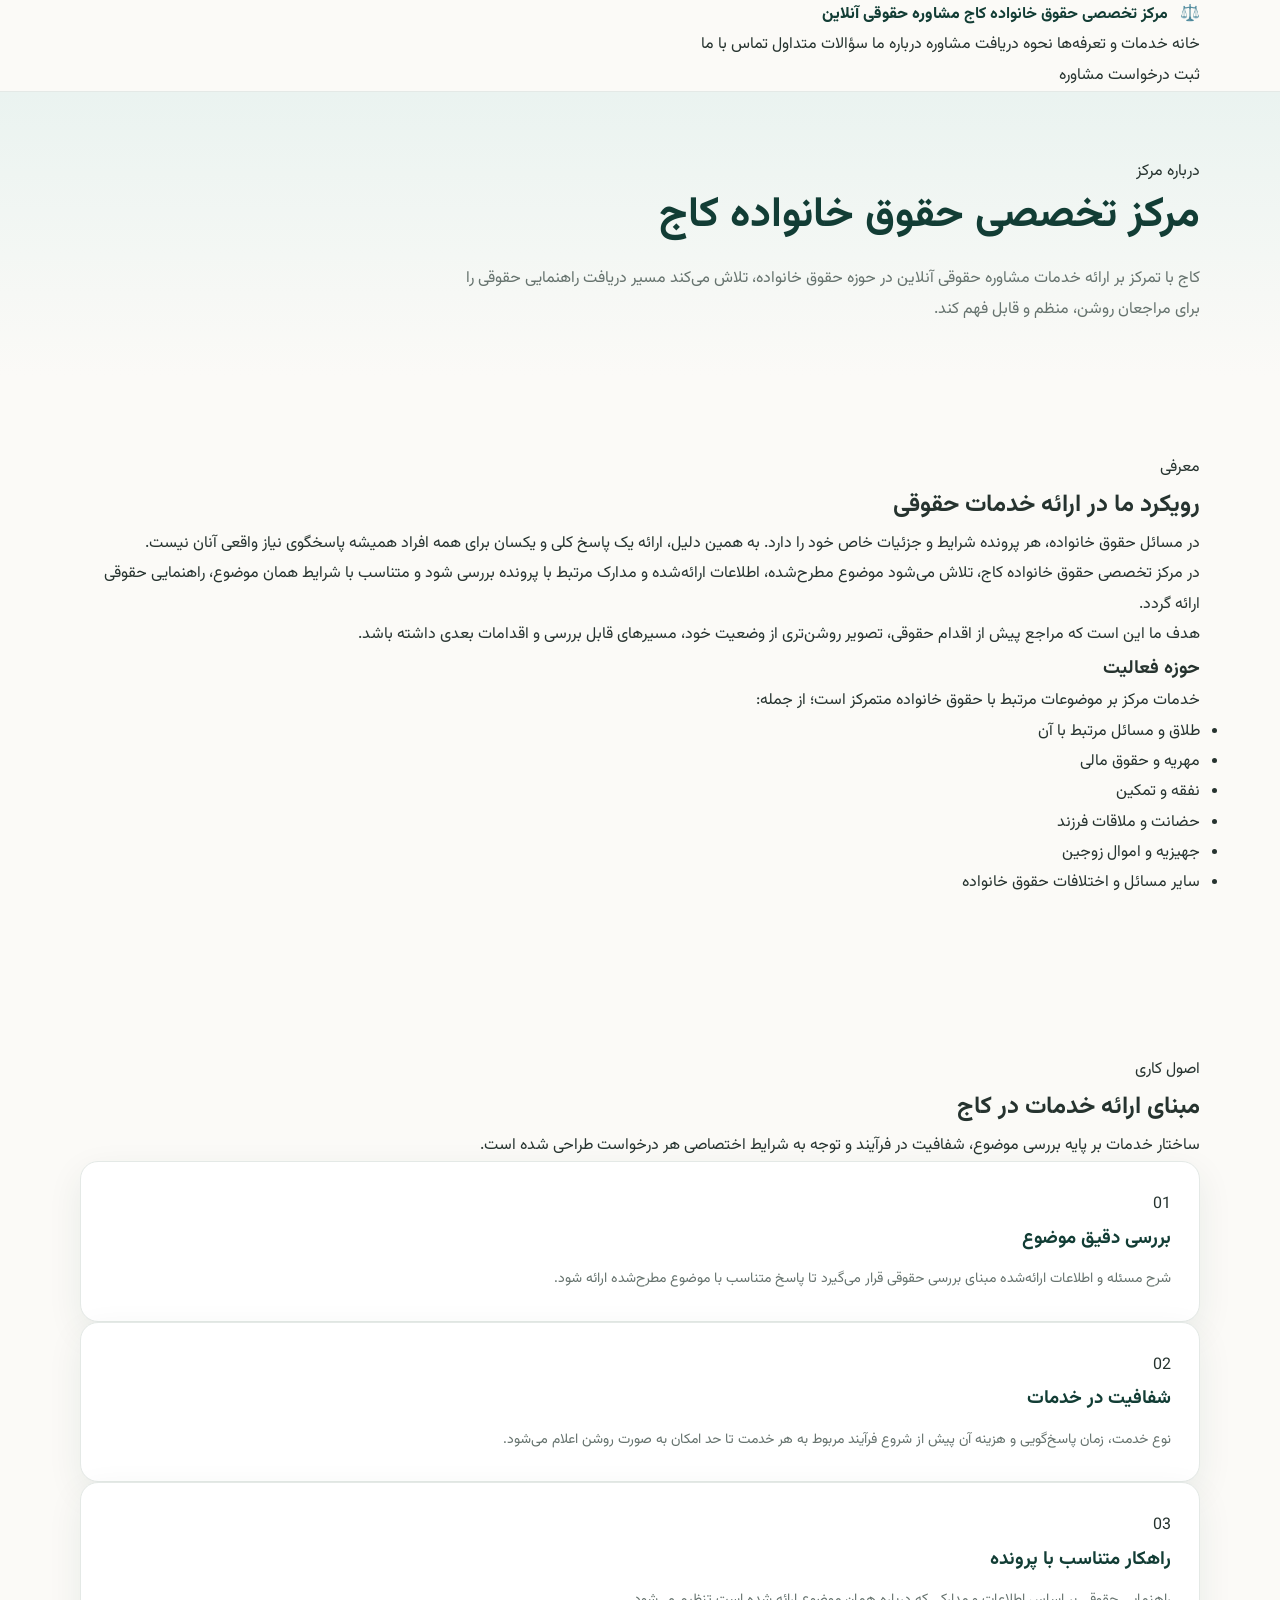
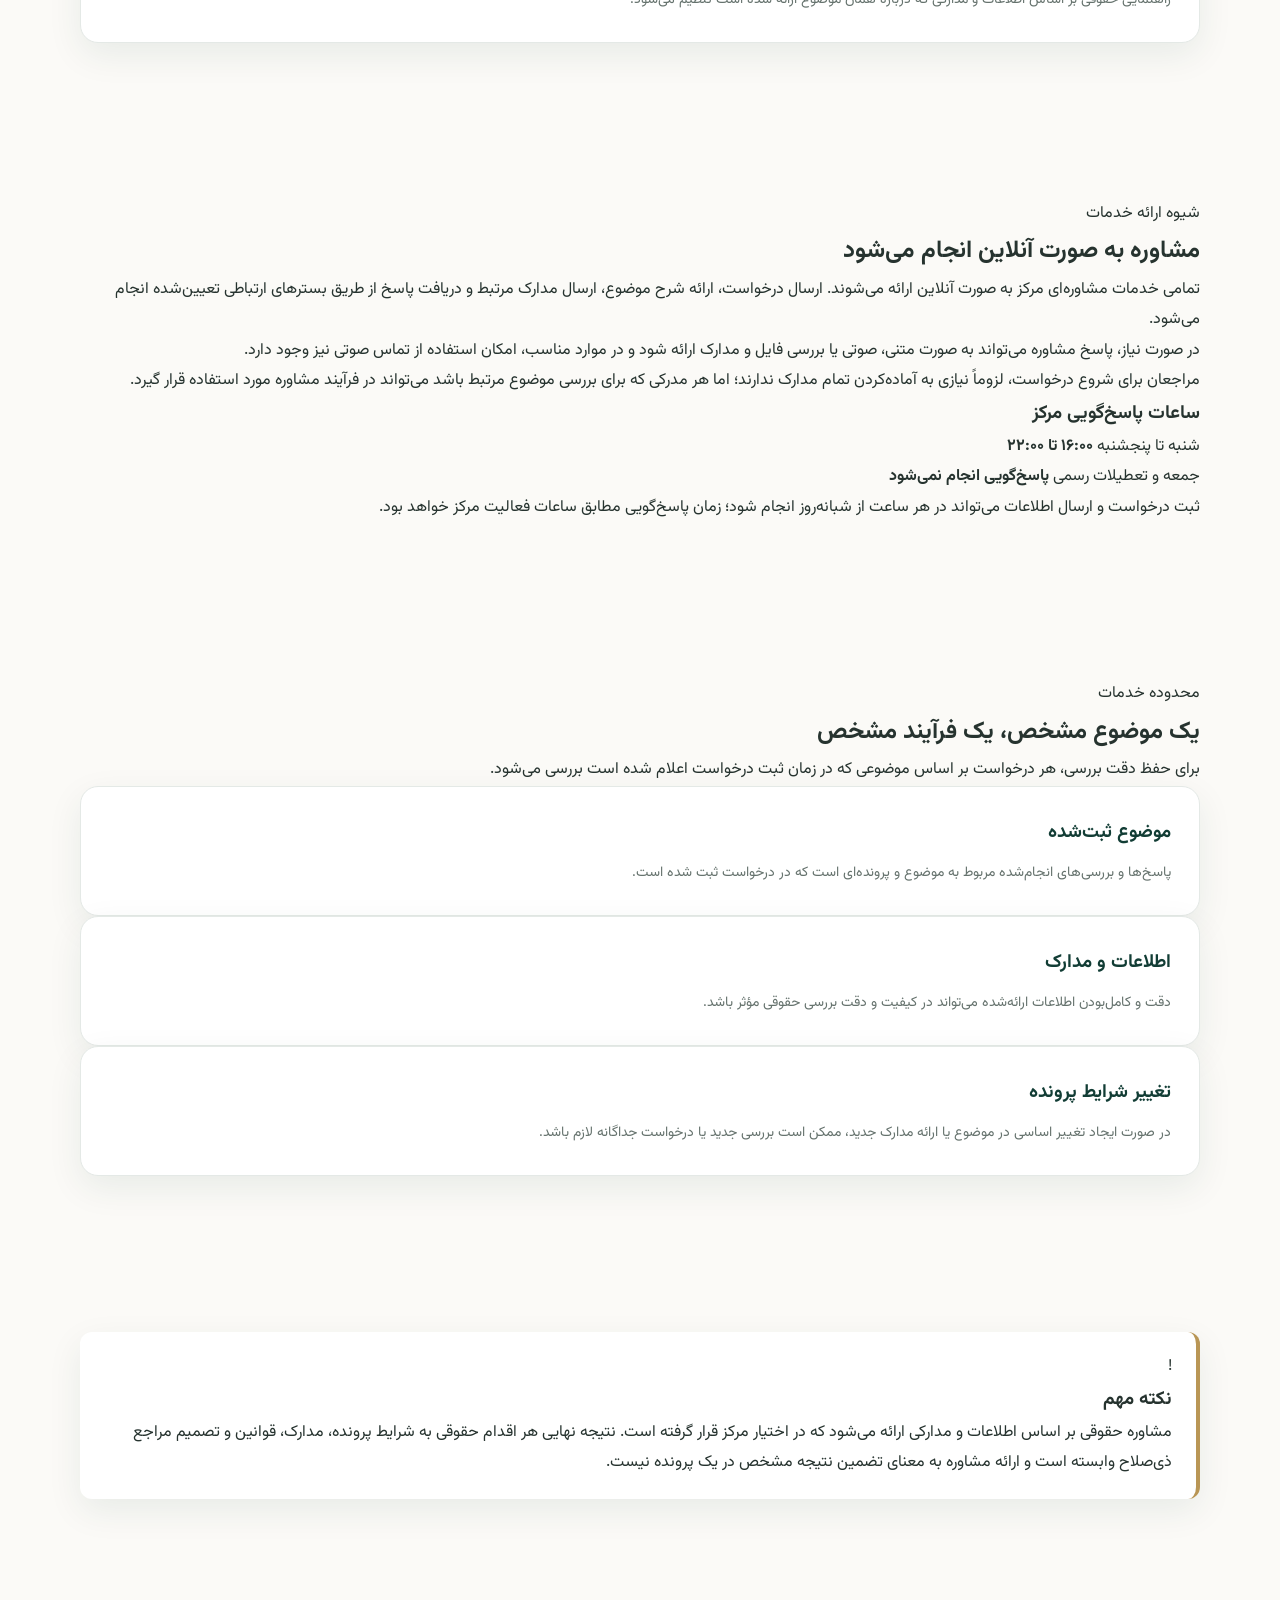
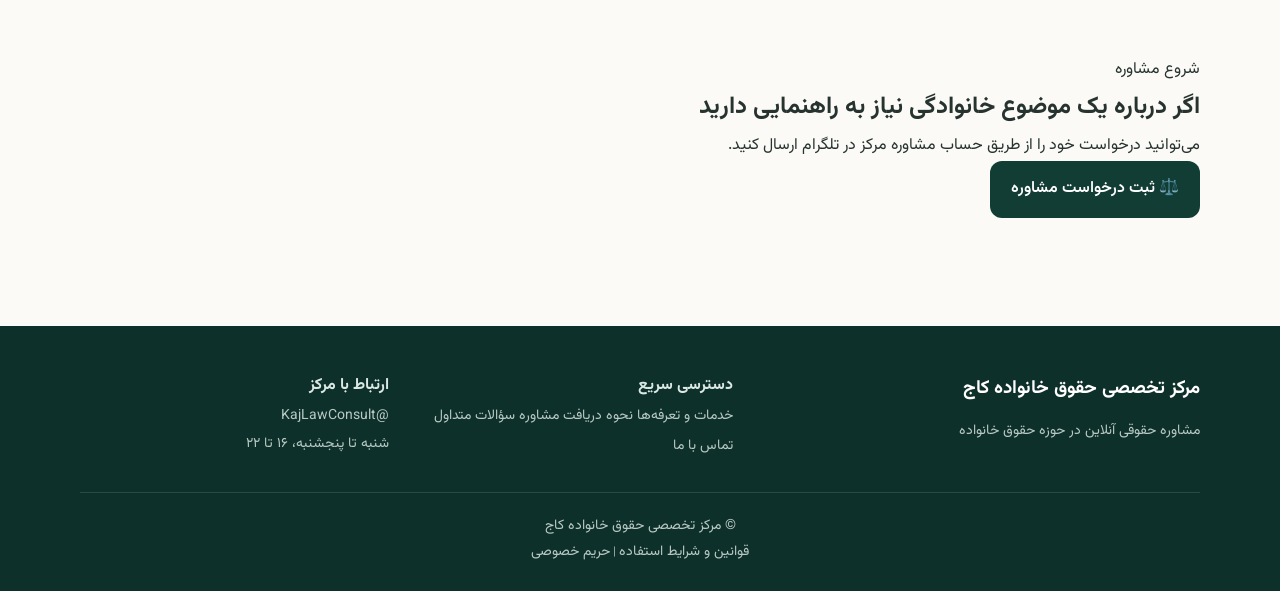
==== about.html @ 9560dc0c "Create about.html" ====
<!DOCTYPE html>
<html lang="fa" dir="rtl">
<head>
  <meta charset="UTF-8">
  <meta name="viewport" content="width=device-width, initial-scale=1.0">

  <title>درباره ما | مرکز تخصصی حقوق خانواده کاج</title>
  <meta name="description" content="درباره مرکز تخصصی حقوق خانواده کاج و شیوه ارائه خدمات مشاوره حقوقی آنلاین در حوزه حقوق خانواده.">

  <link rel="stylesheet" href="style.css">
</head>

<body>

<header class="site-header">
  <div class="container nav-wrap">

    <a href="index.html" class="brand">
      <div class="brand-mark">⚖️</div>
      <div>
        <strong>مرکز تخصصی حقوق خانواده کاج</strong>
        <span>مشاوره حقوقی آنلاین</span>
      </div>
    </a>

    <nav class="main-nav">
      <a href="index.html">خانه</a>
      <a href="services.html">خدمات و تعرفه‌ها</a>
      <a href="process.html">نحوه دریافت مشاوره</a>
      <a href="about.html" class="active">درباره ما</a>
      <a href="faq.html">سؤالات متداول</a>
      <a href="contact.html">تماس با ما</a>
    </nav>

    <a href="https://t.me/KajLawConsult" class="nav-button">
      ثبت درخواست مشاوره
    </a>

  </div>
</header>


<main>

  <!-- Hero -->
  <section class="page-hero">
    <div class="container">

      <span class="eyebrow">درباره مرکز</span>

      <h1>مرکز تخصصی حقوق خانواده کاج</h1>

      <p>
        کاج با تمرکز بر ارائه خدمات مشاوره حقوقی آنلاین در حوزه حقوق خانواده،
        تلاش می‌کند مسیر دریافت راهنمایی حقوقی را برای مراجعان روشن،
        منظم و قابل فهم کند.
      </p>

    </div>
  </section>


  <!-- Introduction -->
  <section class="section">
    <div class="container two-col">

      <div>
        <span class="eyebrow">معرفی</span>

        <h2>رویکرد ما در ارائه خدمات حقوقی</h2>

        <p>
          در مسائل حقوق خانواده، هر پرونده شرایط و جزئیات خاص خود را دارد.
          به همین دلیل، ارائه یک پاسخ کلی و یکسان برای همه افراد همیشه
          پاسخگوی نیاز واقعی آنان نیست.
        </p>

        <p>
          در مرکز تخصصی حقوق خانواده کاج، تلاش می‌شود موضوع مطرح‌شده،
          اطلاعات ارائه‌شده و مدارک مرتبط با پرونده بررسی شود و متناسب
          با شرایط همان موضوع، راهنمایی حقوقی ارائه گردد.
        </p>

        <p>
          هدف ما این است که مراجع پیش از اقدام حقوقی، تصویر روشن‌تری از
          وضعیت خود، مسیرهای قابل بررسی و اقدامات بعدی داشته باشد.
        </p>
      </div>

      <div class="info-card">
        <h3>حوزه فعالیت</h3>

        <p>
          خدمات مرکز بر موضوعات مرتبط با حقوق خانواده متمرکز است؛
          از جمله:
        </p>

        <ul class="feature-list">
          <li>طلاق و مسائل مرتبط با آن</li>
          <li>مهریه و حقوق مالی</li>
          <li>نفقه و تمکین</li>
          <li>حضانت و ملاقات فرزند</li>
          <li>جهیزیه و اموال زوجین</li>
          <li>سایر مسائل و اختلافات حقوق خانواده</li>
        </ul>
      </div>

    </div>
  </section>


  <!-- Values -->
  <section class="section section-soft">
    <div class="container">

      <div class="section-heading">
        <span class="eyebrow">اصول کاری</span>
        <h2>مبنای ارائه خدمات در کاج</h2>
        <p>
          ساختار خدمات بر پایه بررسی موضوع، شفافیت در فرآیند و توجه به
          شرایط اختصاصی هر درخواست طراحی شده است.
        </p>
      </div>

      <div class="cards-3">

        <div class="card">
          <div class="card-icon">01</div>
          <h3>بررسی دقیق موضوع</h3>
          <p>
            شرح مسئله و اطلاعات ارائه‌شده مبنای بررسی حقوقی قرار می‌گیرد
            تا پاسخ متناسب با موضوع مطرح‌شده ارائه شود.
          </p>
        </div>

        <div class="card">
          <div class="card-icon">02</div>
          <h3>شفافیت در خدمات</h3>
          <p>
            نوع خدمت، زمان پاسخ‌گویی و هزینه آن پیش از شروع فرآیند مربوط
            به هر خدمت تا حد امکان به صورت روشن اعلام می‌شود.
          </p>
        </div>

        <div class="card">
          <div class="card-icon">03</div>
          <h3>راهکار متناسب با پرونده</h3>
          <p>
            راهنمایی حقوقی بر اساس اطلاعات و مدارکی که درباره همان موضوع
            ارائه شده است تنظیم می‌شود.
          </p>
        </div>

      </div>

    </div>
  </section>


  <!-- How we work -->
  <section class="section">
    <div class="container">

      <div class="section-heading">
        <span class="eyebrow">شیوه ارائه خدمات</span>
        <h2>مشاوره به صورت آنلاین انجام می‌شود</h2>
      </div>

      <div class="two-col">

        <div>
          <p>
            تمامی خدمات مشاوره‌ای مرکز به صورت آنلاین ارائه می‌شوند.
            ارسال درخواست، ارائه شرح موضوع، ارسال مدارک مرتبط و دریافت
            پاسخ از طریق بسترهای ارتباطی تعیین‌شده انجام می‌شود.
          </p>

          <p>
            در صورت نیاز، پاسخ مشاوره می‌تواند به صورت متنی، صوتی یا
            بررسی فایل و مدارک ارائه شود و در موارد مناسب، امکان
            استفاده از تماس صوتی نیز وجود دارد.
          </p>

          <p>
            مراجعان برای شروع درخواست، لزوماً نیازی به آماده‌کردن تمام
            مدارک ندارند؛ اما هر مدرکی که برای بررسی موضوع مرتبط باشد
            می‌تواند در فرآیند مشاوره مورد استفاده قرار گیرد.
          </p>
        </div>

        <div class="info-card">

          <h3>ساعات پاسخ‌گویی مرکز</h3>

          <div class="info-row">
            <span>شنبه تا پنجشنبه</span>
            <strong>۱۶:۰۰ تا ۲۲:۰۰</strong>
          </div>

          <div class="info-row">
            <span>جمعه و تعطیلات رسمی</span>
            <strong>پاسخ‌گویی انجام نمی‌شود</strong>
          </div>

          <p class="small-note">
            ثبت درخواست و ارسال اطلاعات می‌تواند در هر ساعت از شبانه‌روز
            انجام شود؛ زمان پاسخ‌گویی مطابق ساعات فعالیت مرکز خواهد بود.
          </p>

        </div>

      </div>

    </div>
  </section>


  <!-- Scope -->
  <section class="section section-soft">
    <div class="container">

      <div class="section-heading">
        <span class="eyebrow">محدوده خدمات</span>
        <h2>یک موضوع مشخص، یک فرآیند مشخص</h2>
        <p>
          برای حفظ دقت بررسی، هر درخواست بر اساس موضوعی که در زمان ثبت
          درخواست اعلام شده است بررسی می‌شود.
        </p>
      </div>

      <div class="cards-3">

        <div class="card">
          <h3>موضوع ثبت‌شده</h3>
          <p>
            پاسخ‌ها و بررسی‌های انجام‌شده مربوط به موضوع و پرونده‌ای است
            که در درخواست ثبت شده است.
          </p>
        </div>

        <div class="card">
          <h3>اطلاعات و مدارک</h3>
          <p>
            دقت و کامل‌بودن اطلاعات ارائه‌شده می‌تواند در کیفیت و دقت
            بررسی حقوقی مؤثر باشد.
          </p>
        </div>

        <div class="card">
          <h3>تغییر شرایط پرونده</h3>
          <p>
            در صورت ایجاد تغییر اساسی در موضوع یا ارائه مدارک جدید،
            ممکن است بررسی جدید یا درخواست جداگانه لازم باشد.
          </p>
        </div>

      </div>

    </div>
  </section>


  <!-- Important note -->
  <section class="section">
    <div class="container">

      <div class="notice">
        <div class="notice-icon">!</div>

        <div>
          <h3>نکته مهم</h3>

          <p>
            مشاوره حقوقی بر اساس اطلاعات و مدارکی ارائه می‌شود که در
            اختیار مرکز قرار گرفته است. نتیجه نهایی هر اقدام حقوقی
            به شرایط پرونده، مدارک، قوانین و تصمیم مراجع ذی‌صلاح
            وابسته است و ارائه مشاوره به معنای تضمین نتیجه مشخص
            در یک پرونده نیست.
          </p>
        </div>
      </div>

    </div>
  </section>


  <!-- CTA -->
  <section class="section cta-section">
    <div class="container cta-box">

      <div>
        <span class="eyebrow">شروع مشاوره</span>

        <h2>اگر درباره یک موضوع خانوادگی نیاز به راهنمایی دارید</h2>

        <p>
          می‌توانید درخواست خود را از طریق حساب مشاوره مرکز در تلگرام
          ارسال کنید.
        </p>
      </div>

      <a href="https://t.me/KajLawConsult" class="btn btn-primary">
        ⚖️ ثبت درخواست مشاوره
      </a>

    </div>
  </section>

</main>


<footer class="site-footer">
  <div class="container footer-grid">

    <div>
      <h3>مرکز تخصصی حقوق خانواده کاج</h3>
      <p>
        مشاوره حقوقی آنلاین در حوزه حقوق خانواده
      </p>
    </div>

    <div>
      <h4>دسترسی سریع</h4>
      <a href="services.html">خدمات و تعرفه‌ها</a>
      <a href="process.html">نحوه دریافت مشاوره</a>
      <a href="faq.html">سؤالات متداول</a>
      <a href="contact.html">تماس با ما</a>
    </div>

    <div>
      <h4>ارتباط با مرکز</h4>
      <a href="https://t.me/KajLawConsult">
        @KajLawConsult
      </a>
      <p>شنبه تا پنجشنبه، ۱۶ تا ۲۲</p>
    </div>

  </div>

  <div class="container footer-bottom">
    <p>
      © مرکز تخصصی حقوق خانواده کاج
    </p>

    <div>
      <a href="terms.html">قوانین و شرایط استفاده</a>
      <span> | </span>
      <a href="privacy.html">حریم خصوصی</a>
    </div>
  </div>
</footer>

</body>
</html>
---- style.css ----
@import url('https://fonts.googleapis.com/css2?family=Vazirmatn:wght@300;400;500;600;700;800&display=swap');

:root{
  --green:#123d35;
  --green-2:#1b574b;
  --green-3:#eaf3f0;
  --gold:#b99655;
  --cream:#fbfaf7;
  --white:#ffffff;
  --text:#26332f;
  --muted:#66736e;
  --border:#e4e9e6;
  --shadow:0 12px 35px rgba(18,61,53,.08);
  --radius:18px;
}

*{
  box-sizing:border-box;
  margin:0;
  padding:0;
}

html{
  scroll-behavior:smooth;
}

body{
  font-family:'Vazirmatn',sans-serif;
  direction:rtl;
  background:var(--cream);
  color:var(--text);
  line-height:1.9;
}

a{
  color:inherit;
  text-decoration:none;
}

.container{
  width:min(1120px,92%);
  margin:auto;
}

header{
  position:sticky;
  top:0;
  z-index:100;
  background:rgba(251,250,247,.95);
  backdrop-filter:blur(12px);
  border-bottom:1px solid var(--border);
}

.nav{
  min-height:76px;
  display:flex;
  align-items:center;
  justify-content:space-between;
  gap:25px;
}

.brand{
  display:flex;
  align-items:center;
  gap:12px;
  font-weight:800;
  color:var(--green);
}

.logo{
  width:46px;
  height:46px;
  border-radius:14px;
  background:var(--green);
  color:#fff;
  display:grid;
  place-items:center;
  font-size:22px;
  box-shadow:var(--shadow);
}

.nav-links{
  display:flex;
  align-items:center;
  gap:22px;
  font-size:14px;
  color:#45524e;
}

.nav-links a:hover{
  color:var(--green);
}

.btn{
  display:inline-flex;
  align-items:center;
  justify-content:center;
  gap:8px;
  padding:12px 20px;
  border-radius:12px;
  font-weight:600;
  border:1px solid transparent;
  transition:.2s;
  cursor:pointer;
}

.btn-primary{
  background:var(--green);
  color:#fff;
}

.btn-primary:hover{
  background:var(--green-2);
  transform:translateY(-1px);
}

.btn-outline{
  border-color:var(--green);
  color:var(--green);
  background:#fff;
}

.btn-outline:hover{
  background:var(--green-3);
}

.hero{
  padding:85px 0 70px;
  background:
    radial-gradient(circle at 10% 20%,rgba(185,150,85,.10),transparent 28%),
    radial-gradient(circle at 90% 10%,rgba(27,87,75,.10),transparent 30%);
}

.hero-grid{
  display:grid;
  grid-template-columns:1.15fr .85fr;
  gap:55px;
  align-items:center;
}

.badge{
  display:inline-block;
  padding:7px 13px;
  border-radius:50px;
  background:var(--green-3);
  color:var(--green);
  font-size:13px;
  font-weight:600;
  margin-bottom:18px;
}

h1{
  font-size:clamp(32px,5vw,54px);
  line-height:1.35;
  color:var(--green);
  margin-bottom:20px;
}

.hero p{
  color:var(--muted);
  font-size:17px;
  max-width:700px;
}

.actions{
  display:flex;
  flex-wrap:wrap;
  gap:12px;
  margin-top:28px;
}

.hero-card{
  background:#fff;
  border:1px solid var(--border);
  border-radius:28px;
  padding:38px;
  box-shadow:var(--shadow);
  position:relative;
  overflow:hidden;
}

.hero-symbol{
  width:110px;
  height:110px;
  margin:0 auto 25px;
  border-radius:50%;
  background:var(--green-3);
  color:var(--green);
  display:grid;
  place-items:center;
  font-size:48px;
  border:1px solid #d5e5df;
}

.hero-card h3{
  color:var(--green);
  text-align:center;
  margin-bottom:10px;
}

.hero-card p{
  text-align:center;
  font-size:14px;
}

section{
  padding:78px 0;
}

.section-head{
  max-width:720px;
  margin:0 auto 42px;
  text-align:center;
}

.section-head h2{
  color:var(--green);
  font-size:32px;
  margin-bottom:12px;
}

.section-head p{
  color:var(--muted);
}

.grid-3{
  display:grid;
  grid-template-columns:repeat(3,1fr);
  gap:20px;
}

.grid-2{
  display:grid;
  grid-template-columns:repeat(2,1fr);
  gap:22px;
}

.card{
  background:#fff;
  border:1px solid var(--border);
  border-radius:var(--radius);
  padding:28px;
  box-shadow:var(--shadow);
}

.card h3{
  color:var(--green);
  margin-bottom:10px;
}

.card p{
  color:var(--muted);
  font-size:14px;
}

.service-price{
  color:var(--gold);
  font-size:22px;
  font-weight:800;
  margin:18px 0;
}

.service-meta{
  display:flex;
  gap:8px;
  flex-wrap:wrap;
  margin:12px 0;
}

.tag{
  background:var(--green-3);
  color:var(--green);
  padding:5px 10px;
  border-radius:20px;
  font-size:12px;
}

.list{
  list-style:none;
  margin-top:16px;
}

.list li{
  margin:9px 0;
  padding-right:20px;
  position:relative;
  color:var(--muted);
  font-size:14px;
}

.list li::before{
  content:"✓";
  position:absolute;
  right:0;
  color:var(--gold);
  font-weight:800;
}

.steps{
  display:grid;
  grid-template-columns:repeat(3,1fr);
  gap:20px;
}

.step{
  background:#fff;
  border:1px solid var(--border);
  border-radius:var(--radius);
  padding:25px;
  position:relative;
}

.step-number{
  width:38px;
  height:38px;
  display:grid;
  place-items:center;
  background:var(--green);
  color:#fff;
  border-radius:50%;
  margin-bottom:15px;
  font-weight:700;
}

.info-box{
  background:var(--green-3);
  border:1px solid #d5e5df;
  border-radius:var(--radius);
  padding:25px;
}

.notice{
  border-right:4px solid var(--gold);
  background:#fff;
  padding:20px 24px;
  border-radius:12px;
  box-shadow:var(--shadow);
}

.page-hero{
  padding:65px 0 50px;
  background:linear-gradient(180deg,var(--green-3),var(--cream));
}

.page-hero h1{
  font-size:42px;
}

.page-hero p{
  color:var(--muted);
  max-width:750px;
}

.faq-item{
  background:#fff;
  border:1px solid var(--border);
  border-radius:15px;
  padding:22px;
  margin-bottom:14px;
}

.faq-item h3{
  color:var(--green);
  font-size:16px;
  margin-bottom:8px;
}

.faq-item p{
  color:var(--muted);
  font-size:14px;
}

.contact-card{
  text-align:center;
  padding:45px 25px;
}

footer{
  background:#0e302a;
  color:#dce8e4;
  padding:45px 0 25px;
  margin-top:30px;
}

.footer-grid{
  display:grid;
  grid-template-columns:1.4fr 1fr 1fr;
  gap:35px;
}

footer h3{
  color:#fff;
  margin-bottom:12px;
}

footer p,
footer a{
  color:#b9c9c4;
  font-size:14px;
}

footer a:hover{
  color:#fff;
}

.footer-bottom{
  border-top:1px solid rgba(255,255,255,.12);
  margin-top:30px;
  padding-top:20px;
  text-align:center;
  color:#9fb1ab;
  font-size:12px;
}

@media(max-width:850px){
  .nav-links{
    display:none;
  }

  .hero-grid,
  .grid-3,
  .grid-2,
  .steps,
  .footer-grid{
    grid-template-columns:1fr;
  }

  .hero{
    padding-top:55px;
  }

  .hero-card{
    padding:28px;
  }

  section{
    padding:55px 0;
  }

  .page-hero h1{
    font-size:34px;
  }
}
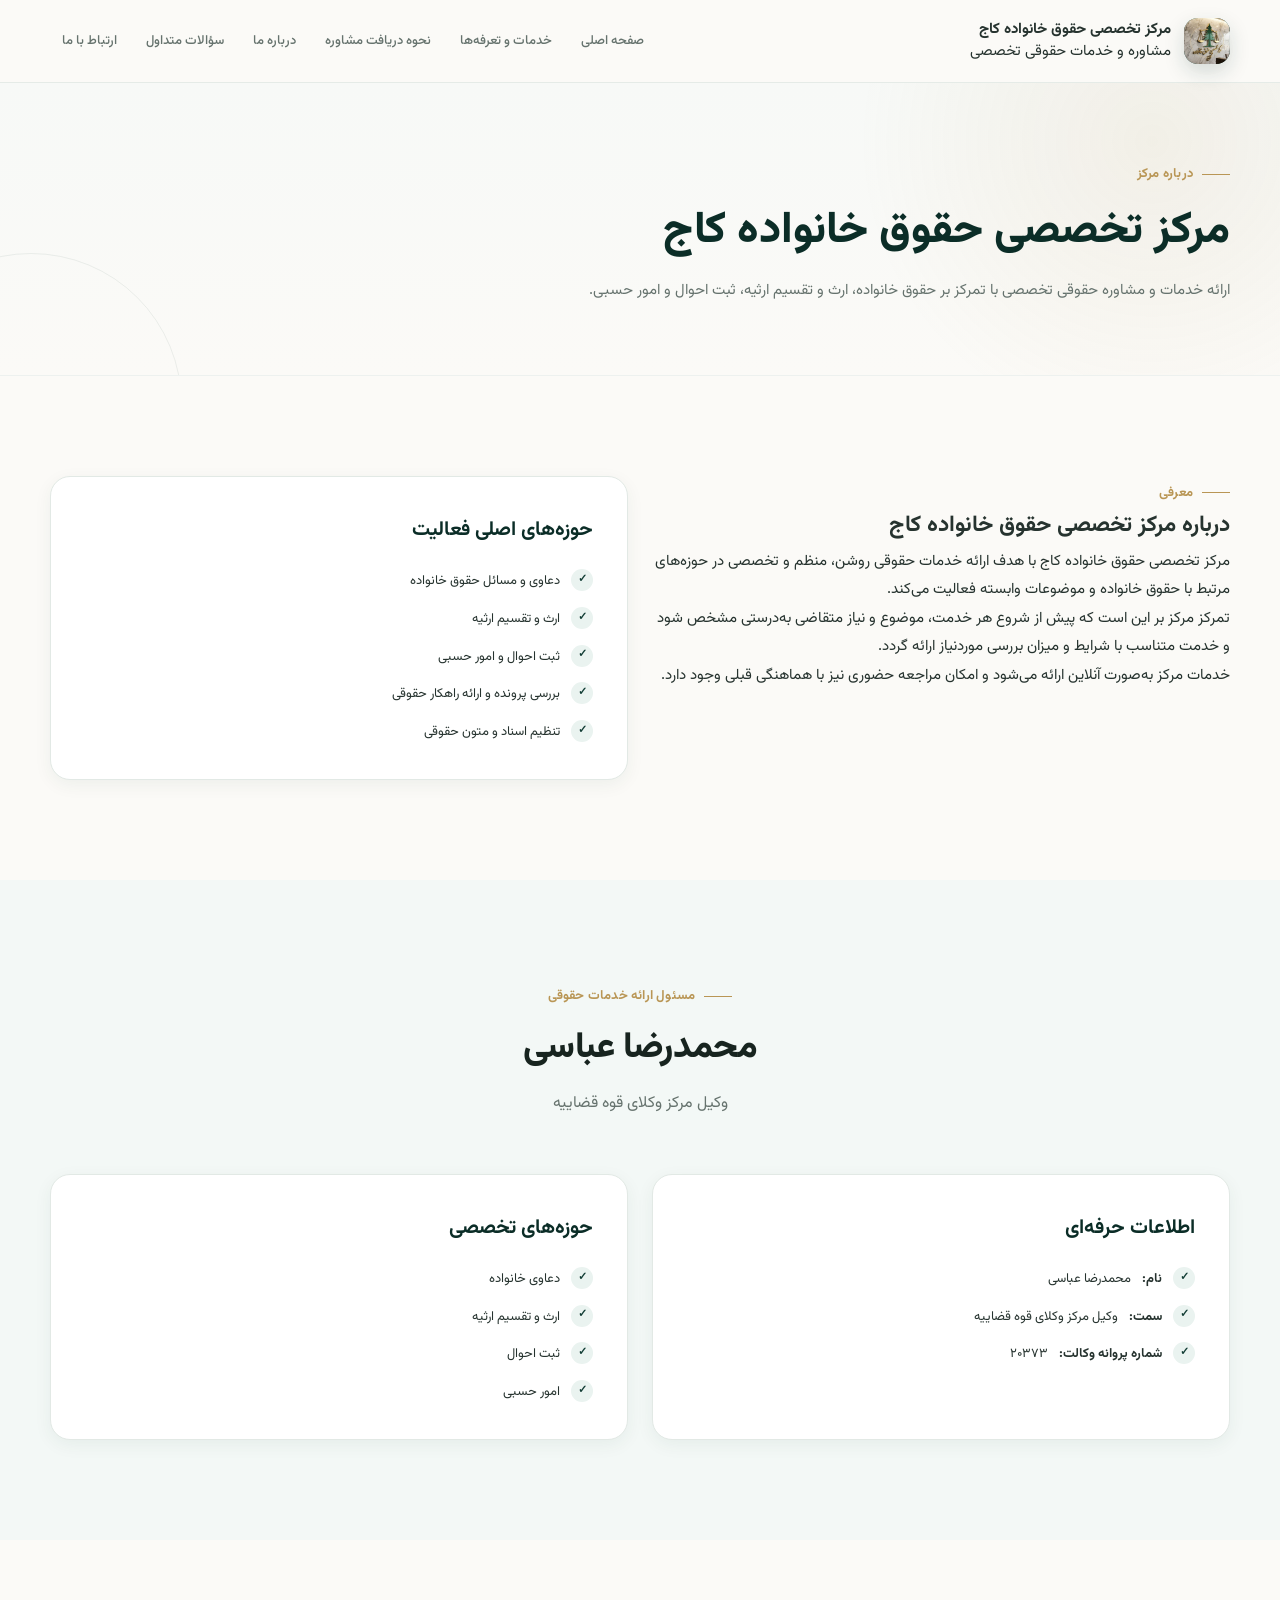
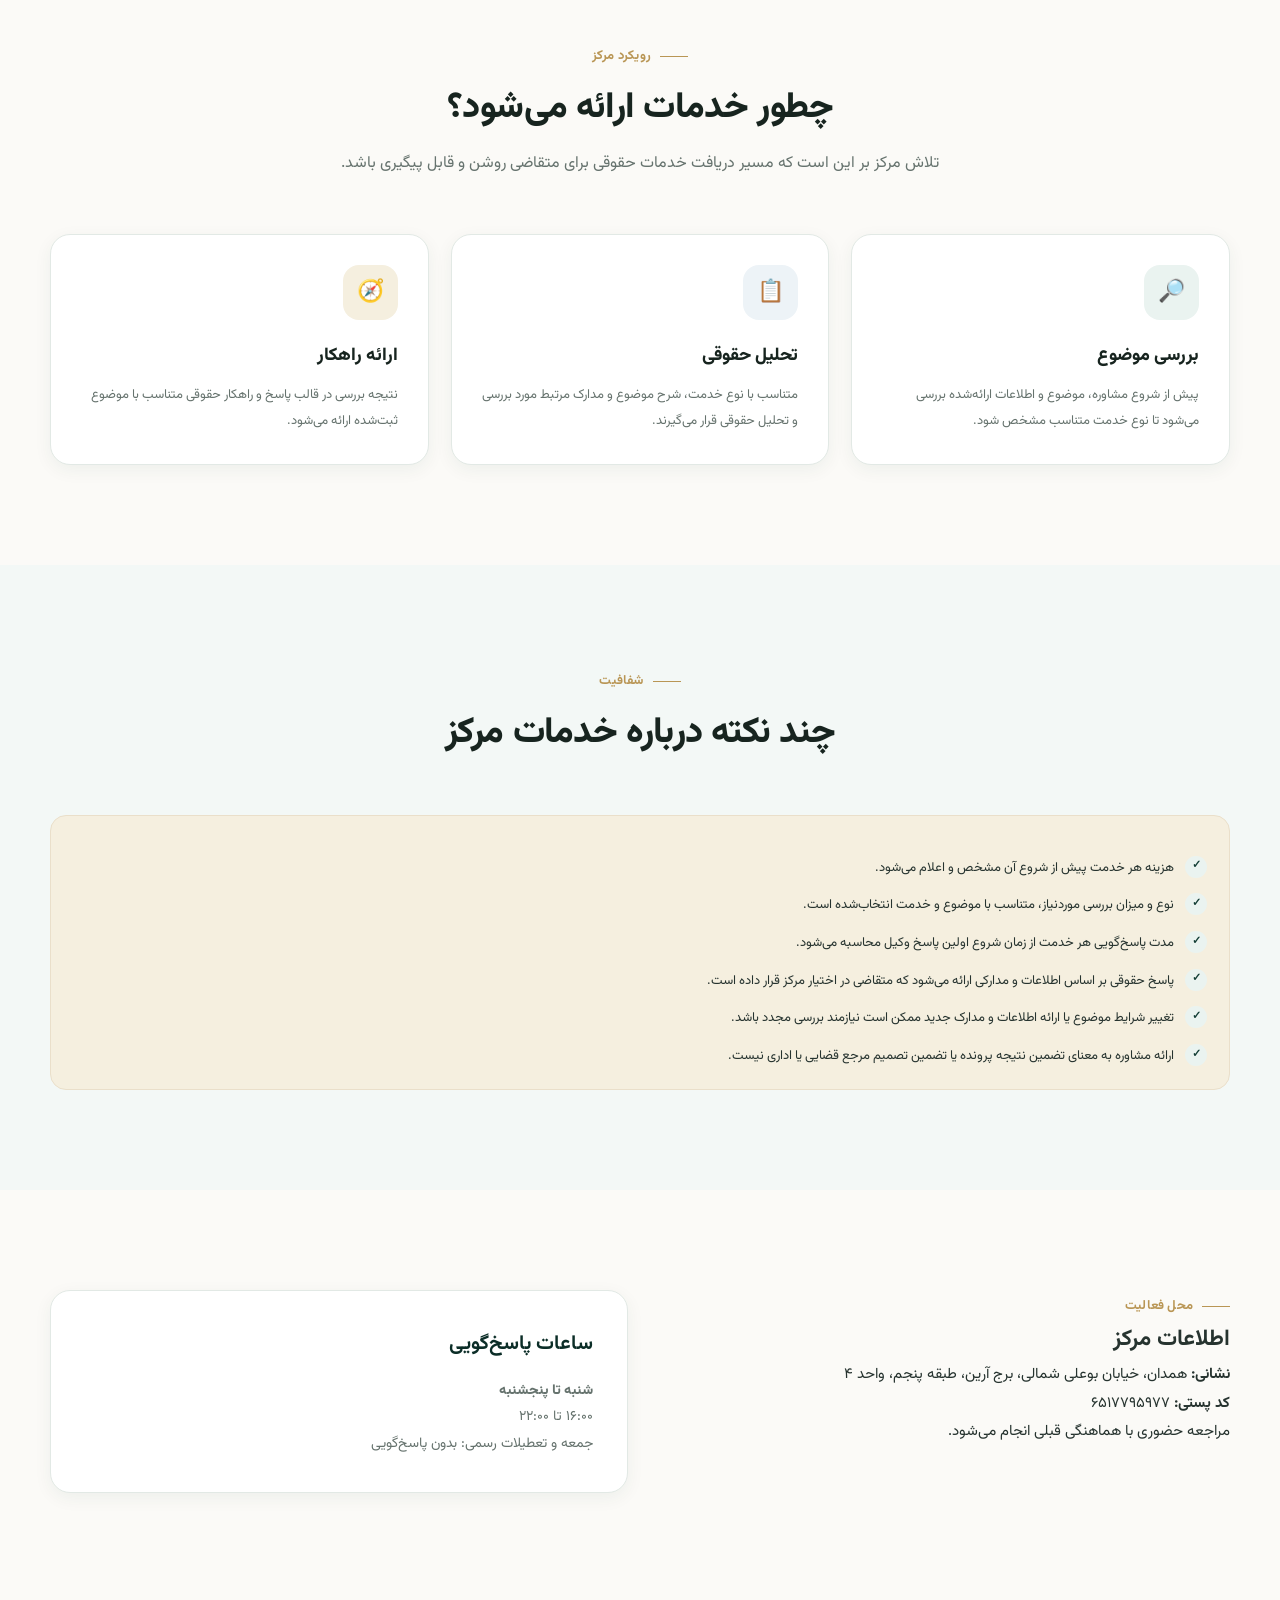
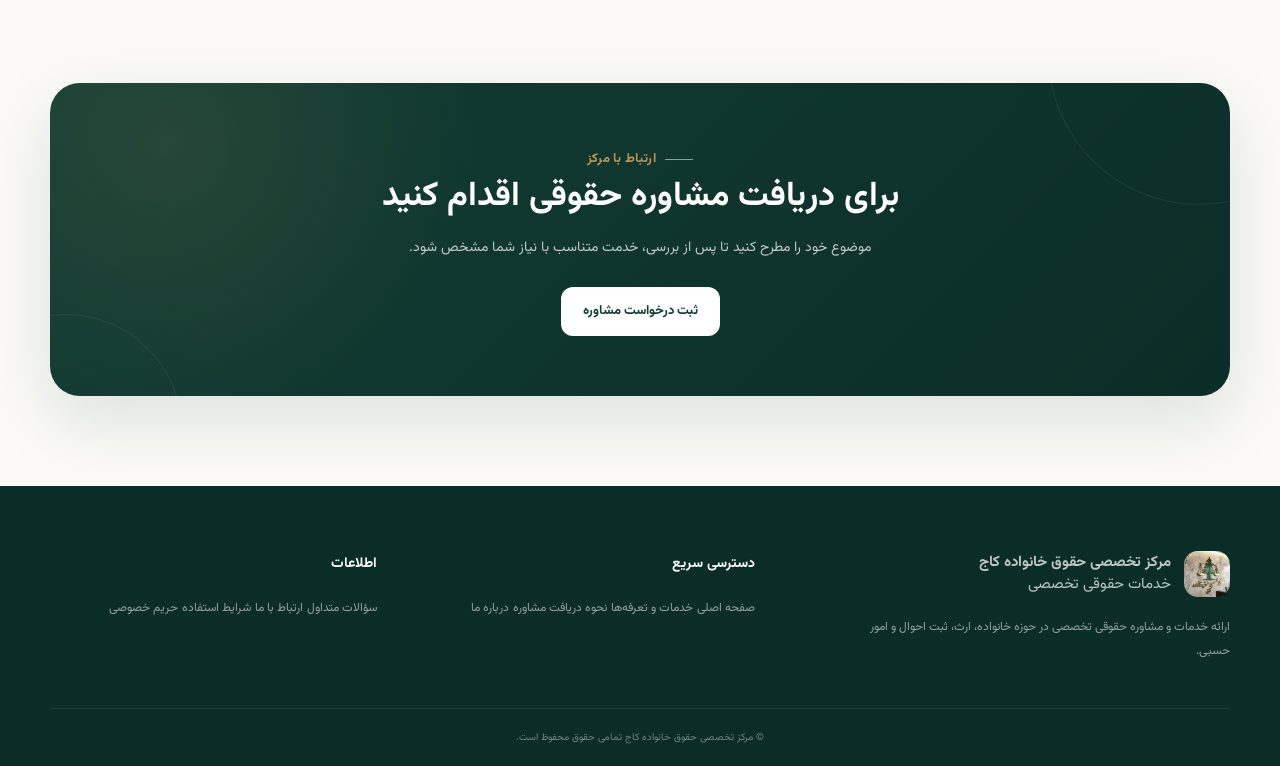
==== commit 3a147ac5: "Update about.html" ====
--- a/about.html
+++ b/about.html
@@ -1,353 +1,482 @@
 <!DOCTYPE html>
 <html lang="fa" dir="rtl">
 <head>
-  <meta charset="UTF-8">
-  <meta name="viewport" content="width=device-width, initial-scale=1.0">
-
-  <title>درباره ما | مرکز تخصصی حقوق خانواده کاج</title>
-  <meta name="description" content="درباره مرکز تخصصی حقوق خانواده کاج و شیوه ارائه خدمات مشاوره حقوقی آنلاین در حوزه حقوق خانواده.">
-
-  <link rel="stylesheet" href="style.css">
+    <meta charset="UTF-8">
+    <meta name="viewport" content="width=device-width, initial-scale=1.0">
+
+    <title>درباره ما | مرکز تخصصی حقوق خانواده کاج</title>
+
+    <meta name="description" content="آشنایی با مرکز تخصصی حقوق خانواده کاج، حوزه‌های فعالیت، اطلاعات وکیل مرکز و راه‌های ارتباطی.">
+
+    <link rel="stylesheet" href="style.css">
 </head>
 
 <body>
 
 <header class="site-header">
-  <div class="container nav-wrap">
-
-    <a href="index.html" class="brand">
-      <div class="brand-mark">⚖️</div>
-      <div>
-        <strong>مرکز تخصصی حقوق خانواده کاج</strong>
-        <span>مشاوره حقوقی آنلاین</span>
-      </div>
-    </a>
-
-    <nav class="main-nav">
-      <a href="index.html">خانه</a>
-      <a href="services.html">خدمات و تعرفه‌ها</a>
-      <a href="process.html">نحوه دریافت مشاوره</a>
-      <a href="about.html" class="active">درباره ما</a>
-      <a href="faq.html">سؤالات متداول</a>
-      <a href="contact.html">تماس با ما</a>
-    </nav>
-
-    <a href="https://t.me/KajLawConsult" class="nav-button">
-      ثبت درخواست مشاوره
-    </a>
-
-  </div>
+    <div class="container nav-wrap">
+
+        <a href="index.html" class="brand">
+            <div class="brand-mark">
+                <img src="IMG_20260722_153449_247.jpg"
+                     alt="لوگوی مرکز تخصصی حقوق خانواده کاج">
+            </div>
+
+            <div class="brand-text">
+                <strong>مرکز تخصصی حقوق خانواده کاج</strong>
+                <span>مشاوره و خدمات حقوقی تخصصی</span>
+            </div>
+        </a>
+
+        <nav class="main-nav">
+            <a href="index.html">صفحه اصلی</a>
+            <a href="services.html">خدمات و تعرفه‌ها</a>
+            <a href="process.html">نحوه دریافت مشاوره</a>
+            <a href="about.html" class="active">درباره ما</a>
+            <a href="faq.html">سؤالات متداول</a>
+            <a href="contact.html">ارتباط با ما</a>
+        </nav>
+
+    </div>
 </header>
 
 
 <main>
 
-  <!-- Hero -->
-  <section class="page-hero">
-    <div class="container">
-
-      <span class="eyebrow">درباره مرکز</span>
-
-      <h1>مرکز تخصصی حقوق خانواده کاج</h1>
-
-      <p>
-        کاج با تمرکز بر ارائه خدمات مشاوره حقوقی آنلاین در حوزه حقوق خانواده،
-        تلاش می‌کند مسیر دریافت راهنمایی حقوقی را برای مراجعان روشن،
-        منظم و قابل فهم کند.
-      </p>
+    <!-- Page Hero -->
+    <section class="page-hero">
+        <div class="container">
+
+            <span class="eyebrow">درباره مرکز</span>
+
+            <h1>مرکز تخصصی حقوق خانواده کاج</h1>
+
+            <p>
+                ارائه خدمات و مشاوره حقوقی تخصصی با تمرکز بر حقوق خانواده،
+                ارث و تقسیم ارثیه، ثبت احوال و امور حسبی.
+            </p>
+
+        </div>
+    </section>
+
+
+    <!-- About Center -->
+    <section class="section">
+
+        <div class="container two-col">
+
+            <div>
+
+                <span class="eyebrow">معرفی</span>
+
+                <h2>درباره مرکز تخصصی حقوق خانواده کاج</h2>
+
+                <p>
+                    مرکز تخصصی حقوق خانواده کاج با هدف ارائه خدمات حقوقی
+                    روشن، منظم و تخصصی در حوزه‌های مرتبط با حقوق خانواده
+                    و موضوعات وابسته فعالیت می‌کند.
+                </p>
+
+                <p>
+                    تمرکز مرکز بر این است که پیش از شروع هر خدمت،
+                    موضوع و نیاز متقاضی به‌درستی مشخص شود و خدمت متناسب
+                    با شرایط و میزان بررسی موردنیاز ارائه گردد.
+                </p>
+
+                <p>
+                    خدمات مرکز به‌صورت آنلاین ارائه می‌شود و امکان مراجعه
+                    حضوری نیز با هماهنگی قبلی وجود دارد.
+                </p>
+
+            </div>
+
+
+            <div class="info-card">
+
+                <h3>حوزه‌های اصلی فعالیت</h3>
+
+                <ul class="feature-list">
+
+                    <li>
+                        دعاوی و مسائل حقوق خانواده
+                    </li>
+
+                    <li>
+                        ارث و تقسیم ارثیه
+                    </li>
+
+                    <li>
+                        ثبت احوال و امور حسبی
+                    </li>
+
+                    <li>
+                        بررسی پرونده و ارائه راهکار حقوقی
+                    </li>
+
+                    <li>
+                        تنظیم اسناد و متون حقوقی
+                    </li>
+
+                </ul>
+
+            </div>
+
+        </div>
+
+    </section>
+
+
+    <!-- Lawyer -->
+    <section class="section section-soft">
+
+        <div class="container">
+
+            <div class="section-heading">
+
+                <span class="eyebrow">مسئول ارائه خدمات حقوقی</span>
+
+                <h2>محمدرضا عباسی</h2>
+
+                <p>
+                    وکیل مرکز وکلای قوه قضاییه
+                </p>
+
+            </div>
+
+
+            <div class="two-col">
+
+                <div class="info-card">
+
+                    <h3>اطلاعات حرفه‌ای</h3>
+
+                    <ul class="feature-list">
+
+                        <li>
+                            <strong>نام:</strong>
+                            محمدرضا عباسی
+                        </li>
+
+                        <li>
+                            <strong>سمت:</strong>
+                            وکیل مرکز وکلای قوه قضاییه
+                        </li>
+
+                        <li>
+                            <strong>شماره پروانه وکالت:</strong>
+                            ۲۰۳۷۳
+                        </li>
+
+                    </ul>
+
+                </div>
+
+
+                <div class="info-card">
+
+                    <h3>حوزه‌های تخصصی</h3>
+
+                    <ul class="feature-list">
+
+                        <li>
+                            دعاوی خانواده
+                        </li>
+
+                        <li>
+                            ارث و تقسیم ارثیه
+                        </li>
+
+                        <li>
+                            ثبت احوال
+                        </li>
+
+                        <li>
+                            امور حسبی
+                        </li>
+
+                    </ul>
+
+                </div>
+
+            </div>
+
+        </div>
+
+    </section>
+
+
+    <!-- Approach -->
+    <section class="section">
+
+        <div class="container">
+
+            <div class="section-heading">
+
+                <span class="eyebrow">رویکرد مرکز</span>
+
+                <h2>چطور خدمات ارائه می‌شود؟</h2>
+
+                <p>
+                    تلاش مرکز بر این است که مسیر دریافت خدمات حقوقی
+                    برای متقاضی روشن و قابل پیگیری باشد.
+                </p>
+
+            </div>
+
+
+            <div class="cards-3">
+
+                <div class="card">
+
+                    <div class="card-icon">🔎</div>
+
+                    <h3>بررسی موضوع</h3>
+
+                    <p>
+                        پیش از شروع مشاوره، موضوع و اطلاعات ارائه‌شده
+                        بررسی می‌شود تا نوع خدمت متناسب مشخص شود.
+                    </p>
+
+                </div>
+
+
+                <div class="card">
+
+                    <div class="card-icon">📋</div>
+
+                    <h3>تحلیل حقوقی</h3>
+
+                    <p>
+                        متناسب با نوع خدمت، شرح موضوع و مدارک مرتبط
+                        مورد بررسی و تحلیل حقوقی قرار می‌گیرند.
+                    </p>
+
+                </div>
+
+
+                <div class="card">
+
+                    <div class="card-icon">🧭</div>
+
+                    <h3>ارائه راهکار</h3>
+
+                    <p>
+                        نتیجه بررسی در قالب پاسخ و راهکار حقوقی متناسب
+                        با موضوع ثبت‌شده ارائه می‌شود.
+                    </p>
+
+                </div>
+
+            </div>
+
+        </div>
+
+    </section>
+
+
+    <!-- Transparency -->
+    <section class="section section-soft">
+
+        <div class="container">
+
+            <div class="section-heading">
+
+                <span class="eyebrow">شفافیت</span>
+
+                <h2>چند نکته درباره خدمات مرکز</h2>
+
+            </div>
+
+
+            <div class="notice">
+
+                <ul class="feature-list">
+
+                    <li>
+                        هزینه هر خدمت پیش از شروع آن مشخص و اعلام می‌شود.
+                    </li>
+
+                    <li>
+                        نوع و میزان بررسی موردنیاز، متناسب با موضوع و خدمت انتخاب‌شده است.
+                    </li>
+
+                    <li>
+                        مدت پاسخ‌گویی هر خدمت از زمان شروع اولین پاسخ وکیل محاسبه می‌شود.
+                    </li>
+
+                    <li>
+                        پاسخ حقوقی بر اساس اطلاعات و مدارکی ارائه می‌شود
+                        که متقاضی در اختیار مرکز قرار داده است.
+                    </li>
+
+                    <li>
+                        تغییر شرایط موضوع یا ارائه اطلاعات و مدارک جدید
+                        ممکن است نیازمند بررسی مجدد باشد.
+                    </li>
+
+                    <li>
+                        ارائه مشاوره به معنای تضمین نتیجه پرونده یا تضمین
+                        تصمیم مرجع قضایی یا اداری نیست.
+                    </li>
+
+                </ul>
+
+            </div>
+
+        </div>
+
+    </section>
+
+
+    <!-- Location -->
+    <section class="section">
+
+        <div class="container two-col">
+
+            <div>
+
+                <span class="eyebrow">محل فعالیت</span>
+
+                <h2>اطلاعات مرکز</h2>
+
+                <p>
+                    <strong>نشانی:</strong>
+                    همدان، خیابان بوعلی شمالی، برج آرین،
+                    طبقه پنجم، واحد ۴
+                </p>
+
+                <p>
+                    <strong>کد پستی:</strong>
+                    ۶۵۱۷۷۹۵۹۷۷
+                </p>
+
+                <p>
+                    مراجعه حضوری با هماهنگی قبلی انجام می‌شود.
+                </p>
+
+            </div>
+
+
+            <div class="info-card">
+
+                <h3>ساعات پاسخ‌گویی</h3>
+
+                <p class="contact-value">
+                    شنبه تا پنجشنبه
+                </p>
+
+                <p>
+                    ۱۶:۰۰ تا ۲۲:۰۰
+                </p>
+
+                <p>
+                    جمعه و تعطیلات رسمی:
+                    بدون پاسخ‌گویی
+                </p>
+
+            </div>
+
+        </div>
+
+    </section>
+
+
+    <!-- CTA -->
+    <section class="cta-section">
+
+        <div class="container">
+
+            <div class="cta-box">
+
+                <span class="eyebrow">ارتباط با مرکز</span>
+
+                <h2>برای دریافت مشاوره حقوقی اقدام کنید</h2>
+
+                <p>
+                    موضوع خود را مطرح کنید تا پس از بررسی،
+                    خدمت متناسب با نیاز شما مشخص شود.
+                </p>
+
+                <a href="https://t.me/KajLawConsult"
+                   class="btn btn-primary">
+                    ثبت درخواست مشاوره
+                </a>
+
+            </div>
+
+        </div>
+
+    </section>
+
+</main>
+
+
+<footer class="site-footer">
+
+    <div class="container footer-grid">
+
+        <div class="footer-brand">
+
+            <div class="brand">
+
+                <div class="brand-mark">
+                    <img src="IMG_20260722_153449_247.jpg"
+                         alt="لوگوی مرکز تخصصی حقوق خانواده کاج">
+                </div>
+
+                <div class="brand-text">
+                    <strong>مرکز تخصصی حقوق خانواده کاج</strong>
+                    <span>خدمات حقوقی تخصصی</span>
+                </div>
+
+            </div>
+
+            <p>
+                ارائه خدمات و مشاوره حقوقی تخصصی در حوزه خانواده،
+                ارث، ثبت احوال و امور حسبی.
+            </p>
+
+        </div>
+
+
+        <div class="footer-col">
+
+            <h3>دسترسی سریع</h3>
+
+            <a href="index.html">صفحه اصلی</a>
+            <a href="services.html">خدمات و تعرفه‌ها</a>
+            <a href="process.html">نحوه دریافت مشاوره</a>
+            <a href="about.html">درباره ما</a>
+
+        </div>
+
+
+        <div class="footer-col">
+
+            <h3>اطلاعات</h3>
+
+            <a href="faq.html">سؤالات متداول</a>
+            <a href="contact.html">ارتباط با ما</a>
+            <a href="terms.html">شرایط استفاده</a>
+            <a href="privacy.html">حریم خصوصی</a>
+
+        </div>
 
     </div>
-  </section>
-
-
-  <!-- Introduction -->
-  <section class="section">
-    <div class="container two-col">
-
-      <div>
-        <span class="eyebrow">معرفی</span>
-
-        <h2>رویکرد ما در ارائه خدمات حقوقی</h2>
-
-        <p>
-          در مسائل حقوق خانواده، هر پرونده شرایط و جزئیات خاص خود را دارد.
-          به همین دلیل، ارائه یک پاسخ کلی و یکسان برای همه افراد همیشه
-          پاسخگوی نیاز واقعی آنان نیست.
-        </p>
-
-        <p>
-          در مرکز تخصصی حقوق خانواده کاج، تلاش می‌شود موضوع مطرح‌شده،
-          اطلاعات ارائه‌شده و مدارک مرتبط با پرونده بررسی شود و متناسب
-          با شرایط همان موضوع، راهنمایی حقوقی ارائه گردد.
-        </p>
-
-        <p>
-          هدف ما این است که مراجع پیش از اقدام حقوقی، تصویر روشن‌تری از
-          وضعیت خود، مسیرهای قابل بررسی و اقدامات بعدی داشته باشد.
-        </p>
-      </div>
-
-      <div class="info-card">
-        <h3>حوزه فعالیت</h3>
-
-        <p>
-          خدمات مرکز بر موضوعات مرتبط با حقوق خانواده متمرکز است؛
-          از جمله:
-        </p>
-
-        <ul class="feature-list">
-          <li>طلاق و مسائل مرتبط با آن</li>
-          <li>مهریه و حقوق مالی</li>
-          <li>نفقه و تمکین</li>
-          <li>حضانت و ملاقات فرزند</li>
-          <li>جهیزیه و اموال زوجین</li>
-          <li>سایر مسائل و اختلافات حقوق خانواده</li>
-        </ul>
-      </div>
+
+
+    <div class="container footer-bottom">
+
+        <span>
+            © مرکز تخصصی حقوق خانواده کاج
+        </span>
+
+        <span>
+            تمامی حقوق محفوظ است.
+        </span>
 
     </div>
-  </section>
-
-
-  <!-- Values -->
-  <section class="section section-soft">
-    <div class="container">
-
-      <div class="section-heading">
-        <span class="eyebrow">اصول کاری</span>
-        <h2>مبنای ارائه خدمات در کاج</h2>
-        <p>
-          ساختار خدمات بر پایه بررسی موضوع، شفافیت در فرآیند و توجه به
-          شرایط اختصاصی هر درخواست طراحی شده است.
-        </p>
-      </div>
-
-      <div class="cards-3">
-
-        <div class="card">
-          <div class="card-icon">01</div>
-          <h3>بررسی دقیق موضوع</h3>
-          <p>
-            شرح مسئله و اطلاعات ارائه‌شده مبنای بررسی حقوقی قرار می‌گیرد
-            تا پاسخ متناسب با موضوع مطرح‌شده ارائه شود.
-          </p>
-        </div>
-
-        <div class="card">
-          <div class="card-icon">02</div>
-          <h3>شفافیت در خدمات</h3>
-          <p>
-            نوع خدمت، زمان پاسخ‌گویی و هزینه آن پیش از شروع فرآیند مربوط
-            به هر خدمت تا حد امکان به صورت روشن اعلام می‌شود.
-          </p>
-        </div>
-
-        <div class="card">
-          <div class="card-icon">03</div>
-          <h3>راهکار متناسب با پرونده</h3>
-          <p>
-            راهنمایی حقوقی بر اساس اطلاعات و مدارکی که درباره همان موضوع
-            ارائه شده است تنظیم می‌شود.
-          </p>
-        </div>
-
-      </div>
-
-    </div>
-  </section>
-
-
-  <!-- How we work -->
-  <section class="section">
-    <div class="container">
-
-      <div class="section-heading">
-        <span class="eyebrow">شیوه ارائه خدمات</span>
-        <h2>مشاوره به صورت آنلاین انجام می‌شود</h2>
-      </div>
-
-      <div class="two-col">
-
-        <div>
-          <p>
-            تمامی خدمات مشاوره‌ای مرکز به صورت آنلاین ارائه می‌شوند.
-            ارسال درخواست، ارائه شرح موضوع، ارسال مدارک مرتبط و دریافت
-            پاسخ از طریق بسترهای ارتباطی تعیین‌شده انجام می‌شود.
-          </p>
-
-          <p>
-            در صورت نیاز، پاسخ مشاوره می‌تواند به صورت متنی، صوتی یا
-            بررسی فایل و مدارک ارائه شود و در موارد مناسب، امکان
-            استفاده از تماس صوتی نیز وجود دارد.
-          </p>
-
-          <p>
-            مراجعان برای شروع درخواست، لزوماً نیازی به آماده‌کردن تمام
-            مدارک ندارند؛ اما هر مدرکی که برای بررسی موضوع مرتبط باشد
-            می‌تواند در فرآیند مشاوره مورد استفاده قرار گیرد.
-          </p>
-        </div>
-
-        <div class="info-card">
-
-          <h3>ساعات پاسخ‌گویی مرکز</h3>
-
-          <div class="info-row">
-            <span>شنبه تا پنجشنبه</span>
-            <strong>۱۶:۰۰ تا ۲۲:۰۰</strong>
-          </div>
-
-          <div class="info-row">
-            <span>جمعه و تعطیلات رسمی</span>
-            <strong>پاسخ‌گویی انجام نمی‌شود</strong>
-          </div>
-
-          <p class="small-note">
-            ثبت درخواست و ارسال اطلاعات می‌تواند در هر ساعت از شبانه‌روز
-            انجام شود؛ زمان پاسخ‌گویی مطابق ساعات فعالیت مرکز خواهد بود.
-          </p>
-
-        </div>
-
-      </div>
-
-    </div>
-  </section>
-
-
-  <!-- Scope -->
-  <section class="section section-soft">
-    <div class="container">
-
-      <div class="section-heading">
-        <span class="eyebrow">محدوده خدمات</span>
-        <h2>یک موضوع مشخص، یک فرآیند مشخص</h2>
-        <p>
-          برای حفظ دقت بررسی، هر درخواست بر اساس موضوعی که در زمان ثبت
-          درخواست اعلام شده است بررسی می‌شود.
-        </p>
-      </div>
-
-      <div class="cards-3">
-
-        <div class="card">
-          <h3>موضوع ثبت‌شده</h3>
-          <p>
-            پاسخ‌ها و بررسی‌های انجام‌شده مربوط به موضوع و پرونده‌ای است
-            که در درخواست ثبت شده است.
-          </p>
-        </div>
-
-        <div class="card">
-          <h3>اطلاعات و مدارک</h3>
-          <p>
-            دقت و کامل‌بودن اطلاعات ارائه‌شده می‌تواند در کیفیت و دقت
-            بررسی حقوقی مؤثر باشد.
-          </p>
-        </div>
-
-        <div class="card">
-          <h3>تغییر شرایط پرونده</h3>
-          <p>
-            در صورت ایجاد تغییر اساسی در موضوع یا ارائه مدارک جدید،
-            ممکن است بررسی جدید یا درخواست جداگانه لازم باشد.
-          </p>
-        </div>
-
-      </div>
-
-    </div>
-  </section>
-
-
-  <!-- Important note -->
-  <section class="section">
-    <div class="container">
-
-      <div class="notice">
-        <div class="notice-icon">!</div>
-
-        <div>
-          <h3>نکته مهم</h3>
-
-          <p>
-            مشاوره حقوقی بر اساس اطلاعات و مدارکی ارائه می‌شود که در
-            اختیار مرکز قرار گرفته است. نتیجه نهایی هر اقدام حقوقی
-            به شرایط پرونده، مدارک، قوانین و تصمیم مراجع ذی‌صلاح
-            وابسته است و ارائه مشاوره به معنای تضمین نتیجه مشخص
-            در یک پرونده نیست.
-          </p>
-        </div>
-      </div>
-
-    </div>
-  </section>
-
-
-  <!-- CTA -->
-  <section class="section cta-section">
-    <div class="container cta-box">
-
-      <div>
-        <span class="eyebrow">شروع مشاوره</span>
-
-        <h2>اگر درباره یک موضوع خانوادگی نیاز به راهنمایی دارید</h2>
-
-        <p>
-          می‌توانید درخواست خود را از طریق حساب مشاوره مرکز در تلگرام
-          ارسال کنید.
-        </p>
-      </div>
-
-      <a href="https://t.me/KajLawConsult" class="btn btn-primary">
-        ⚖️ ثبت درخواست مشاوره
-      </a>
-
-    </div>
-  </section>
-
-</main>
-
-
-<footer class="site-footer">
-  <div class="container footer-grid">
-
-    <div>
-      <h3>مرکز تخصصی حقوق خانواده کاج</h3>
-      <p>
-        مشاوره حقوقی آنلاین در حوزه حقوق خانواده
-      </p>
-    </div>
-
-    <div>
-      <h4>دسترسی سریع</h4>
-      <a href="services.html">خدمات و تعرفه‌ها</a>
-      <a href="process.html">نحوه دریافت مشاوره</a>
-      <a href="faq.html">سؤالات متداول</a>
-      <a href="contact.html">تماس با ما</a>
-    </div>
-
-    <div>
-      <h4>ارتباط با مرکز</h4>
-      <a href="https://t.me/KajLawConsult">
-        @KajLawConsult
-      </a>
-      <p>شنبه تا پنجشنبه، ۱۶ تا ۲۲</p>
-    </div>
-
-  </div>
-
-  <div class="container footer-bottom">
-    <p>
-      © مرکز تخصصی حقوق خانواده کاج
-    </p>
-
-    <div>
-      <a href="terms.html">قوانین و شرایط استفاده</a>
-      <span> | </span>
-      <a href="privacy.html">حریم خصوصی</a>
-    </div>
-  </div>
+
 </footer>
 
 </body>
--- a/style.css
+++ b/style.css
@@ -1,443 +1,1450 @@
 @import url('https://fonts.googleapis.com/css2?family=Vazirmatn:wght@300;400;500;600;700;800&display=swap');
 
-:root{
-  --green:#123d35;
-  --green-2:#1b574b;
-  --green-3:#eaf3f0;
-  --gold:#b99655;
-  --cream:#fbfaf7;
-  --white:#ffffff;
-  --text:#26332f;
-  --muted:#66736e;
-  --border:#e4e9e6;
-  --shadow:0 12px 35px rgba(18,61,53,.08);
-  --radius:18px;
-}
-
-*{
-  box-sizing:border-box;
-  margin:0;
-  padding:0;
-}
-
-html{
-  scroll-behavior:smooth;
-}
-
-body{
-  font-family:'Vazirmatn',sans-serif;
-  direction:rtl;
-  background:var(--cream);
-  color:var(--text);
-  line-height:1.9;
-}
-
-a{
-  color:inherit;
-  text-decoration:none;
-}
-
-.container{
-  width:min(1120px,92%);
-  margin:auto;
-}
-
-header{
-  position:sticky;
-  top:0;
-  z-index:100;
-  background:rgba(251,250,247,.95);
-  backdrop-filter:blur(12px);
-  border-bottom:1px solid var(--border);
-}
-
-.nav{
-  min-height:76px;
-  display:flex;
-  align-items:center;
-  justify-content:space-between;
-  gap:25px;
-}
-
-.brand{
-  display:flex;
-  align-items:center;
-  gap:12px;
-  font-weight:800;
-  color:var(--green);
-}
-
-.logo{
-  width:46px;
-  height:46px;
-  border-radius:14px;
-  background:var(--green);
-  color:#fff;
-  display:grid;
-  place-items:center;
-  font-size:22px;
-  box-shadow:var(--shadow);
-}
-
-.nav-links{
-  display:flex;
-  align-items:center;
-  gap:22px;
-  font-size:14px;
-  color:#45524e;
-}
-
-.nav-links a:hover{
-  color:var(--green);
-}
-
-.btn{
-  display:inline-flex;
-  align-items:center;
-  justify-content:center;
-  gap:8px;
-  padding:12px 20px;
-  border-radius:12px;
-  font-weight:600;
-  border:1px solid transparent;
-  transition:.2s;
-  cursor:pointer;
-}
-
-.btn-primary{
-  background:var(--green);
-  color:#fff;
-}
-
-.btn-primary:hover{
-  background:var(--green-2);
-  transform:translateY(-1px);
-}
-
-.btn-outline{
-  border-color:var(--green);
-  color:var(--green);
-  background:#fff;
-}
-
-.btn-outline:hover{
-  background:var(--green-3);
-}
-
-.hero{
-  padding:85px 0 70px;
+:root {
+  --green: #123d35;
+  --green-dark: #0b2d27;
+  --green-2: #1b574b;
+  --green-3: #eaf3f0;
+  --green-4: #f3f8f6;
+
+  --gold: #b99655;
+  --gold-light: #d7c18f;
+  --gold-soft: #f5efdf;
+
+  --cream: #fbfaf7;
+  --white: #ffffff;
+
+  --text: #26332f;
+  --text-dark: #17241f;
+  --muted: #66736e;
+  --muted-light: #87928d;
+
+  --border: #e2e9e5;
+  --border-light: #edf1ef;
+
+  --shadow-sm: 0 5px 18px rgba(18, 61, 53, 0.06);
+  --shadow: 0 14px 40px rgba(18, 61, 53, 0.09);
+  --shadow-lg: 0 24px 70px rgba(18, 61, 53, 0.13);
+
+  --radius-sm: 12px;
+  --radius: 20px;
+  --radius-lg: 28px;
+
+  --container: 1180px;
+}
+
+
+/* =========================================
+   RESET
+========================================= */
+
+* {
+  box-sizing: border-box;
+  margin: 0;
+  padding: 0;
+}
+
+html {
+  scroll-behavior: smooth;
+}
+
+body {
+  direction: rtl;
+  font-family: "Vazirmatn", Tahoma, Arial, sans-serif;
+  background: var(--cream);
+  color: var(--text);
+  line-height: 1.9;
+  font-size: 15px;
+  -webkit-font-smoothing: antialiased;
+}
+
+a {
+  color: inherit;
+  text-decoration: none;
+}
+
+button,
+input,
+textarea,
+select {
+  font-family: inherit;
+}
+
+img {
+  max-width: 100%;
+  height: auto;
+}
+
+::selection {
+  background: var(--green);
+  color: var(--white);
+}
+
+
+/* =========================================
+   GLOBAL
+========================================= */
+
+.container {
+  width: min(var(--container), calc(100% - 40px));
+  margin: 0 auto;
+}
+
+.section {
+  padding: 100px 0;
+}
+
+.section-soft {
+  background: var(--green-4);
+}
+
+.section-white {
+  background: var(--white);
+}
+
+.section-heading {
+  max-width: 720px;
+  margin: 0 auto 55px;
+  text-align: center;
+}
+
+.section-heading .eyebrow {
+  margin-bottom: 12px;
+}
+
+.section-heading h2 {
+  color: var(--text-dark);
+  font-size: clamp(26px, 3vw, 36px);
+  line-height: 1.5;
+  font-weight: 800;
+  letter-spacing: -0.4px;
+}
+
+.section-heading p {
+  color: var(--muted);
+  margin-top: 14px;
+  font-size: 16px;
+}
+
+
+/* =========================================
+   EYEBROW
+========================================= */
+
+.eyebrow {
+  display: inline-flex;
+  align-items: center;
+  gap: 9px;
+  color: var(--gold);
+  font-size: 13px;
+  font-weight: 700;
+  letter-spacing: 0.2px;
+}
+
+.eyebrow::before {
+  content: "";
+  display: inline-block;
+  width: 28px;
+  height: 1px;
+  background: var(--gold);
+}
+
+
+/* =========================================
+   HEADER
+========================================= */
+
+.site-header {
+  position: sticky;
+  top: 0;
+  z-index: 1000;
+  background: rgba(251, 250, 247, 0.94);
+  border-bottom: 1px solid rgba(226, 233, 229, 0.85);
+  backdrop-filter: blur(14px);
+  -webkit-backdrop-filter: blur(14px);
+}
+
+.nav-wrap {
+  min-height: 82px;
+  display: flex;
+  align-items: center;
+  justify-content: space-between;
+  gap: 28px;
+}
+
+.brand {
+  display: inline-flex;
+  align-items: center;
+  gap: 13px;
+  flex-shrink: 0;
+}
+
+.brand-mark {
+  width: 46px;
+  height: 46px;
+  border-radius: 14px;
+  display: grid;
+  place-items: center;
   background:
-    radial-gradient(circle at 10% 20%,rgba(185,150,85,.10),transparent 28%),
-    radial-gradient(circle at 90% 10%,rgba(27,87,75,.10),transparent 30%);
-}
-
-.hero-grid{
-  display:grid;
-  grid-template-columns:1.15fr .85fr;
-  gap:55px;
-  align-items:center;
-}
-
-.badge{
-  display:inline-block;
-  padding:7px 13px;
-  border-radius:50px;
-  background:var(--green-3);
-  color:var(--green);
-  font-size:13px;
-  font-weight:600;
-  margin-bottom:18px;
-}
-
-h1{
-  font-size:clamp(32px,5vw,54px);
-  line-height:1.35;
-  color:var(--green);
-  margin-bottom:20px;
-}
-
-.hero p{
-  color:var(--muted);
-  font-size:17px;
-  max-width:700px;
-}
-
-.actions{
-  display:flex;
-  flex-wrap:wrap;
-  gap:12px;
-  margin-top:28px;
-}
-
-.hero-card{
-  background:#fff;
-  border:1px solid var(--border);
-  border-radius:28px;
-  padding:38px;
-  box-shadow:var(--shadow);
-  position:relative;
-  overflow:hidden;
-}
-
-.hero-symbol{
-  width:110px;
-  height:110px;
-  margin:0 auto 25px;
-  border-radius:50%;
-  background:var(--green-3);
-  color:var(--green);
-  display:grid;
-  place-items:center;
-  font-size:48px;
-  border:1px solid #d5e5df;
-}
-
-.hero-card h3{
-  color:var(--green);
-  text-align:center;
-  margin-bottom:10px;
-}
-
-.hero-card p{
-  text-align:center;
-  font-size:14px;
-}
-
-section{
-  padding:78px 0;
-}
-
-.section-head{
-  max-width:720px;
-  margin:0 auto 42px;
-  text-align:center;
-}
-
-.section-head h2{
-  color:var(--green);
-  font-size:32px;
-  margin-bottom:12px;
-}
-
-.section-head p{
-  color:var(--muted);
-}
-
-.grid-3{
-  display:grid;
-  grid-template-columns:repeat(3,1fr);
-  gap:20px;
-}
-
-.grid-2{
-  display:grid;
-  grid-template-columns:repeat(2,1fr);
-  gap:22px;
-}
-
-.card{
-  background:#fff;
-  border:1px solid var(--border);
-  border-radius:var(--radius);
-  padding:28px;
-  box-shadow:var(--shadow);
-}
-
-.card h3{
-  color:var(--green);
-  margin-bottom:10px;
-}
-
-.card p{
-  color:var(--muted);
-  font-size:14px;
-}
-
-.service-price{
-  color:var(--gold);
-  font-size:22px;
-  font-weight:800;
-  margin:18px 0;
-}
-
-.service-meta{
-  display:flex;
-  gap:8px;
-  flex-wrap:wrap;
-  margin:12px 0;
-}
-
-.tag{
-  background:var(--green-3);
-  color:var(--green);
-  padding:5px 10px;
-  border-radius:20px;
-  font-size:12px;
-}
-
-.list{
-  list-style:none;
-  margin-top:16px;
-}
-
-.list li{
-  margin:9px 0;
-  padding-right:20px;
-  position:relative;
-  color:var(--muted);
-  font-size:14px;
-}
-
-.list li::before{
-  content:"✓";
-  position:absolute;
-  right:0;
-  color:var(--gold);
-  font-weight:800;
-}
-
-.steps{
-  display:grid;
-  grid-template-columns:repeat(3,1fr);
-  gap:20px;
-}
-
-.step{
-  background:#fff;
-  border:1px solid var(--border);
-  border-radius:var(--radius);
-  padding:25px;
-  position:relative;
-}
-
-.step-number{
-  width:38px;
-  height:38px;
-  display:grid;
-  place-items:center;
-  background:var(--green);
-  color:#fff;
-  border-radius:50%;
-  margin-bottom:15px;
-  font-weight:700;
-}
-
-.info-box{
-  background:var(--green-3);
-  border:1px solid #d5e5df;
-  border-radius:var(--radius);
-  padding:25px;
-}
-
-.notice{
-  border-right:4px solid var(--gold);
-  background:#fff;
-  padding:20px 24px;
-  border-radius:12px;
-  box-shadow:var(--shadow);
-}
-
-.page-hero{
-  padding:65px 0 50px;
-  background:linear-gradient(180deg,var(--green-3),var(--cream));
-}
-
-.page-hero h1{
-  font-size:42px;
-}
-
-.page-hero p{
-  color:var(--muted);
-  max-width:750px;
-}
-
-.faq-item{
-  background:#fff;
-  border:1px solid var(--border);
-  border-radius:15px;
-  padding:22px;
-  margin-bottom:14px;
-}
-
-.faq-item h3{
-  color:var(--green);
-  font-size:16px;
-  margin-bottom:8px;
-}
-
-.faq-item p{
-  color:var(--muted);
-  font-size:14px;
-}
-
-.contact-card{
-  text-align:center;
-  padding:45px 25px;
-}
-
-footer{
-  background:#0e302a;
-  color:#dce8e4;
-  padding:45px 0 25px;
-  margin-top:30px;
-}
-
-.footer-grid{
-  display:grid;
-  grid-template-columns:1.4fr 1fr 1fr;
-  gap:35px;
-}
-
-footer h3{
-  color:#fff;
-  margin-bottom:12px;
-}
-
-footer p,
-footer a{
-  color:#b9c9c4;
-  font-size:14px;
-}
-
-footer a:hover{
-  color:#fff;
-}
-
-.footer-bottom{
-  border-top:1px solid rgba(255,255,255,.12);
-  margin-top:30px;
-  padding-top:20px;
-  text-align:center;
-  color:#9fb1ab;
-  font-size:12px;
-}
-
-@media(max-width:850px){
-  .nav-links{
-    display:none;
-  }
-
-  .hero-grid,
-  .grid-3,
-  .grid-2,
-  .steps,
-  .footer-grid{
-    grid-template-columns:1fr;
-  }
-
-  .hero{
-    padding-top:55px;
-  }
-
-  .hero-card{
-    padding:28px;
-  }
-
-  section{
-    padding:55px 0;
-  }
-
-  .page-hero h1{
-    font-size:34px;
-  }
-}
+    linear-gradient(145deg, var(--green-2), var(--green-dark));
+  color: var(--gold-light);
+  font-size: 21px;
+  font-weight: 800;
+  box-shadow: 0 8px 20px rgba(18, 61, 53, 0.17);
+  position: relative;
+  overflow: hidden;
+}
+
+.brand-mark::after {
+  content: "";
+  position: absolute;
+  width: 32px;
+  height: 32px;
+  border: 1px solid rgba(215, 193, 143, 0.28);
+  border-radius: 50%;
+}
+
+.brand-text {
+  display: flex;
+  flex-direction: column;
+  line-height: 1.45;
+}
+
+.brand-title {
+  color: var(--green-dark);
+  font-weight: 800;
+  font-size: 14px;
+}
+
+.brand-subtitle {
+  color: var(--muted);
+  font-size: 10px;
+  font-weight: 500;
+}
+
+.main-nav {
+  display: flex;
+  align-items: center;
+  justify-content: center;
+  gap: 5px;
+}
+
+.main-nav a {
+  position: relative;
+  color: var(--muted);
+  padding: 9px 12px;
+  border-radius: 10px;
+  font-size: 13px;
+  font-weight: 500;
+  transition: 0.25s ease;
+}
+
+.main-nav a:hover {
+  color: var(--green);
+  background: var(--green-3);
+}
+
+.nav-button {
+  background: var(--green);
+  color: var(--white) !important;
+  padding: 10px 18px !important;
+  border-radius: 11px !important;
+  box-shadow: 0 7px 18px rgba(18, 61, 53, 0.15);
+}
+
+.nav-button:hover {
+  background: var(--green-dark) !important;
+  transform: translateY(-1px);
+}
+
+
+/* =========================================
+   HERO
+========================================= */
+
+.hero {
+  position: relative;
+  overflow: hidden;
+  padding: 82px 0 95px;
+  background:
+    radial-gradient(circle at 9% 18%, rgba(185, 150, 85, 0.09), transparent 25%),
+    radial-gradient(circle at 90% 80%, rgba(27, 87, 75, 0.08), transparent 32%),
+    linear-gradient(180deg, #fbfaf7 0%, #f7f8f5 100%);
+}
+
+.hero::before {
+  content: "";
+  position: absolute;
+  width: 430px;
+  height: 430px;
+  border: 1px solid rgba(185, 150, 85, 0.13);
+  border-radius: 50%;
+  left: -190px;
+  top: -170px;
+}
+
+.hero::after {
+  content: "";
+  position: absolute;
+  width: 330px;
+  height: 330px;
+  border: 1px solid rgba(18, 61, 53, 0.08);
+  border-radius: 50%;
+  right: -130px;
+  bottom: -170px;
+}
+
+.hero-grid {
+  position: relative;
+  z-index: 2;
+  display: grid;
+  grid-template-columns: minmax(0, 1.15fr) minmax(320px, 0.85fr);
+  gap: 70px;
+  align-items: center;
+}
+
+.hero-content {
+  max-width: 700px;
+}
+
+.hero-content .eyebrow {
+  margin-bottom: 18px;
+}
+
+.hero h1 {
+  color: var(--green-dark);
+  font-size: clamp(34px, 5vw, 57px);
+  line-height: 1.35;
+  font-weight: 800;
+  letter-spacing: -1.3px;
+  margin-bottom: 20px;
+}
+
+.hero h1 span {
+  color: var(--gold);
+}
+
+.hero-lead {
+  max-width: 650px;
+  color: var(--muted);
+  font-size: 17px;
+  line-height: 2.05;
+  margin-bottom: 30px;
+}
+
+.hero-actions {
+  display: flex;
+  align-items: center;
+  flex-wrap: wrap;
+  gap: 12px;
+}
+
+.hero-note {
+  margin-top: 24px;
+  color: var(--muted-light);
+  font-size: 12px;
+}
+
+.hero-visual {
+  position: relative;
+  min-height: 420px;
+  display: grid;
+  place-items: center;
+}
+
+.hero-card {
+  position: relative;
+  width: min(390px, 100%);
+  min-height: 370px;
+  border-radius: 32px;
+  background:
+    linear-gradient(145deg, rgba(27, 87, 75, 0.98), rgba(11, 45, 39, 0.98));
+  box-shadow: var(--shadow-lg);
+  overflow: hidden;
+  padding: 42px;
+  display: flex;
+  flex-direction: column;
+  justify-content: space-between;
+}
+
+.hero-card::before {
+  content: "";
+  position: absolute;
+  width: 290px;
+  height: 290px;
+  border: 1px solid rgba(215, 193, 143, 0.23);
+  border-radius: 50%;
+  top: -120px;
+  right: -100px;
+}
+
+.hero-card::after {
+  content: "";
+  position: absolute;
+  width: 190px;
+  height: 190px;
+  border: 1px solid rgba(255, 255, 255, 0.08);
+  border-radius: 50%;
+  bottom: -100px;
+  left: -70px;
+}
+
+.hero-card-icon {
+  position: relative;
+  z-index: 2;
+  width: 74px;
+  height: 74px;
+  display: grid;
+  place-items: center;
+  border-radius: 22px;
+  border: 1px solid rgba(215, 193, 143, 0.35);
+  color: var(--gold-light);
+  font-size: 32px;
+  background: rgba(255, 255, 255, 0.055);
+}
+
+.hero-card h3 {
+  position: relative;
+  z-index: 2;
+  color: var(--white);
+  font-size: 25px;
+  line-height: 1.6;
+  margin-top: auto;
+  margin-bottom: 10px;
+}
+
+.hero-card p {
+  position: relative;
+  z-index: 2;
+  color: rgba(255, 255, 255, 0.72);
+  font-size: 13px;
+  line-height: 1.9;
+}
+
+.hero-floating {
+  position: absolute;
+  z-index: 4;
+  background: rgba(255, 255, 255, 0.96);
+  border: 1px solid var(--border);
+  box-shadow: var(--shadow);
+  border-radius: 16px;
+  padding: 12px 15px;
+  display: flex;
+  align-items: center;
+  gap: 10px;
+}
+
+.hero-floating strong {
+  color: var(--green-dark);
+  font-size: 12px;
+}
+
+.hero-floating small {
+  color: var(--muted);
+  font-size: 10px;
+  display: block;
+}
+
+.hero-floating.one {
+  right: -15px;
+  top: 65px;
+}
+
+.hero-floating.two {
+  left: -20px;
+  bottom: 55px;
+}
+
+
+/* =========================================
+   BUTTONS
+========================================= */
+
+.btn {
+  display: inline-flex;
+  align-items: center;
+  justify-content: center;
+  gap: 8px;
+  min-height: 48px;
+  padding: 11px 21px;
+  border-radius: 12px;
+  font-size: 13px;
+  font-weight: 700;
+  border: 1px solid transparent;
+  cursor: pointer;
+  transition: 0.25s ease;
+}
+
+.btn-primary {
+  background: var(--green);
+  color: var(--white);
+  box-shadow: 0 10px 24px rgba(18, 61, 53, 0.17);
+}
+
+.btn-primary:hover {
+  background: var(--green-dark);
+  transform: translateY(-2px);
+  box-shadow: 0 14px 30px rgba(18, 61, 53, 0.22);
+}
+
+.btn-secondary {
+  background: rgba(255, 255, 255, 0.7);
+  color: var(--green);
+  border-color: var(--border);
+}
+
+.btn-secondary:hover {
+  background: var(--white);
+  border-color: var(--green);
+  transform: translateY(-2px);
+}
+
+
+/* =========================================
+   SERVICE CARDS
+========================================= */
+
+.cards-3 {
+  display: grid;
+  grid-template-columns: repeat(3, 1fr);
+  gap: 22px;
+}
+
+.card {
+  position: relative;
+  background: var(--white);
+  border: 1px solid var(--border);
+  border-radius: var(--radius);
+  padding: 30px;
+  box-shadow: var(--shadow-sm);
+  transition: 0.3s ease;
+  overflow: hidden;
+}
+
+.card::before {
+  content: "";
+  position: absolute;
+  inset: 0 auto auto 0;
+  width: 100%;
+  height: 3px;
+  background: linear-gradient(90deg, var(--gold), transparent);
+  opacity: 0;
+  transition: 0.3s ease;
+}
+
+.card:hover {
+  transform: translateY(-6px);
+  box-shadow: var(--shadow);
+  border-color: #d9e3df;
+}
+
+.card:hover::before {
+  opacity: 1;
+}
+
+.card-icon {
+  width: 55px;
+  height: 55px;
+  display: grid;
+  place-items: center;
+  border-radius: 16px;
+  background: var(--green-3);
+  color: var(--green);
+  font-size: 22px;
+  margin-bottom: 22px;
+}
+
+.card:nth-child(2) .card-icon {
+  background: #edf3f7;
+  color: #35657b;
+}
+
+.card:nth-child(3) .card-icon {
+  background: var(--gold-soft);
+  color: #8e7137;
+}
+
+.card h3 {
+  color: var(--text-dark);
+  font-size: 18px;
+  line-height: 1.6;
+  margin-bottom: 11px;
+  font-weight: 800;
+}
+
+.card p {
+  color: var(--muted);
+  font-size: 13px;
+  line-height: 2;
+}
+
+.card-price {
+  margin-top: 25px;
+  padding-top: 18px;
+  border-top: 1px solid var(--border-light);
+  display: flex;
+  align-items: baseline;
+  justify-content: space-between;
+  gap: 12px;
+}
+
+.card-price strong {
+  color: var(--green);
+  font-size: 19px;
+  font-weight: 800;
+}
+
+.card-price span {
+  color: var(--muted-light);
+  font-size: 11px;
+}
+
+
+/* =========================================
+   FEATURE / INFO CARDS
+========================================= */
+
+.two-col {
+  display: grid;
+  grid-template-columns: 1fr 1fr;
+  gap: 24px;
+}
+
+.info-card {
+  background: var(--white);
+  border: 1px solid var(--border);
+  border-radius: var(--radius);
+  padding: 34px;
+  box-shadow: var(--shadow-sm);
+}
+
+.info-card h3 {
+  color: var(--green-dark);
+  font-size: 20px;
+  margin-bottom: 15px;
+}
+
+.info-card p {
+  color: var(--muted);
+  font-size: 14px;
+}
+
+.feature-list {
+  list-style: none;
+  display: grid;
+  gap: 13px;
+  margin-top: 20px;
+}
+
+.feature-list li {
+  display: flex;
+  align-items: flex-start;
+  gap: 11px;
+  color: var(--text);
+  font-size: 13px;
+}
+
+.feature-list li::before {
+  content: "✓";
+  flex: 0 0 auto;
+  width: 22px;
+  height: 22px;
+  display: grid;
+  place-items: center;
+  border-radius: 50%;
+  background: var(--green-3);
+  color: var(--green);
+  font-size: 11px;
+  font-weight: 800;
+}
+
+
+/* =========================================
+   PROCESS / STEPS
+========================================= */
+
+.steps {
+  display: grid;
+  grid-template-columns: repeat(6, 1fr);
+  gap: 12px;
+  position: relative;
+}
+
+.step {
+  position: relative;
+  text-align: center;
+  background: var(--white);
+  border: 1px solid var(--border);
+  border-radius: 17px;
+  padding: 22px 13px;
+  box-shadow: var(--shadow-sm);
+  z-index: 2;
+}
+
+.step-number {
+  width: 40px;
+  height: 40px;
+  margin: 0 auto 13px;
+  border-radius: 50%;
+  display: grid;
+  place-items: center;
+  background: var(--green);
+  color: var(--white);
+  font-size: 13px;
+  font-weight: 800;
+  box-shadow: 0 6px 16px rgba(18, 61, 53, 0.16);
+}
+
+.step h3 {
+  color: var(--text-dark);
+  font-size: 13px;
+  line-height: 1.6;
+}
+
+.step p {
+  margin-top: 7px;
+  color: var(--muted);
+  font-size: 10px;
+  line-height: 1.8;
+}
+
+
+/* =========================================
+   NOTICE
+========================================= */
+
+.notice {
+  display: flex;
+  align-items: flex-start;
+  gap: 15px;
+  padding: 20px 22px;
+  border-radius: 16px;
+  background: var(--gold-soft);
+  border: 1px solid #eadfca;
+  color: #665537;
+}
+
+.notice-icon {
+  width: 36px;
+  height: 36px;
+  flex: 0 0 auto;
+  display: grid;
+  place-items: center;
+  border-radius: 11px;
+  background: rgba(185, 150, 85, 0.13);
+  color: var(--gold);
+  font-weight: 800;
+}
+
+.notice strong {
+  display: block;
+  margin-bottom: 4px;
+  font-size: 13px;
+}
+
+.notice p {
+  font-size: 12px;
+  line-height: 1.9;
+}
+
+
+/* =========================================
+   CTA
+========================================= */
+
+.cta-section {
+  padding: 90px 0;
+  background: var(--cream);
+}
+
+.cta-box {
+  position: relative;
+  overflow: hidden;
+  background:
+    radial-gradient(circle at 10% 20%, rgba(185, 150, 85, 0.13), transparent 28%),
+    linear-gradient(135deg, var(--green), var(--green-dark));
+  color: var(--white);
+  border-radius: 30px;
+  padding: 60px;
+  text-align: center;
+  box-shadow: var(--shadow-lg);
+}
+
+.cta-box::before,
+.cta-box::after {
+  content: "";
+  position: absolute;
+  border: 1px solid rgba(255, 255, 255, 0.08);
+  border-radius: 50%;
+}
+
+.cta-box::before {
+  width: 300px;
+  height: 300px;
+  right: -120px;
+  top: -180px;
+}
+
+.cta-box::after {
+  width: 230px;
+  height: 230px;
+  left: -100px;
+  bottom: -150px;
+}
+
+.cta-box > * {
+  position: relative;
+  z-index: 2;
+}
+
+.cta-box h2 {
+  font-size: clamp(25px, 3vw, 34px);
+  line-height: 1.5;
+  margin-bottom: 13px;
+}
+
+.cta-box p {
+  max-width: 650px;
+  margin: 0 auto 25px;
+  color: rgba(255, 255, 255, 0.74);
+  font-size: 14px;
+}
+
+.cta-box .btn-primary {
+  background: var(--white);
+  color: var(--green);
+  box-shadow: none;
+}
+
+.cta-box .btn-primary:hover {
+  background: var(--gold-soft);
+  color: var(--green-dark);
+}
+
+
+/* =========================================
+   PAGE HERO
+========================================= */
+
+.page-hero {
+  position: relative;
+  overflow: hidden;
+  padding: 75px 0 70px;
+  background:
+    radial-gradient(circle at 90% 20%, rgba(185, 150, 85, 0.10), transparent 25%),
+    linear-gradient(180deg, #f7f9f7, var(--cream));
+  border-bottom: 1px solid var(--border-light);
+}
+
+.page-hero::after {
+  content: "";
+  position: absolute;
+  width: 300px;
+  height: 300px;
+  border: 1px solid rgba(18, 61, 53, 0.07);
+  border-radius: 50%;
+  left: -120px;
+  bottom: -180px;
+}
+
+.page-hero .container {
+  position: relative;
+  z-index: 2;
+}
+
+.page-hero h1 {
+  color: var(--green-dark);
+  font-size: clamp(30px, 4vw, 44px);
+  line-height: 1.5;
+  font-weight: 800;
+  margin-top: 12px;
+}
+
+.page-hero p {
+  max-width: 720px;
+  color: var(--muted);
+  font-size: 15px;
+  margin-top: 12px;
+}
+
+
+/* =========================================
+   CONTENT PAGES
+========================================= */
+
+.content-narrow {
+  max-width: 850px;
+  margin: 0 auto;
+}
+
+.content-block {
+  background: var(--white);
+  border: 1px solid var(--border);
+  border-radius: var(--radius);
+  padding: 32px;
+  margin-bottom: 20px;
+  box-shadow: var(--shadow-sm);
+}
+
+.content-block h2 {
+  color: var(--green-dark);
+  font-size: 21px;
+  margin-bottom: 13px;
+}
+
+.content-block h3 {
+  color: var(--green);
+  font-size: 17px;
+  margin-top: 23px;
+  margin-bottom: 8px;
+}
+
+.content-block p {
+  color: var(--muted);
+  font-size: 14px;
+  line-height: 2.1;
+}
+
+.content-block ul {
+  padding-right: 22px;
+  margin-top: 12px;
+}
+
+.content-block li {
+  color: var(--muted);
+  margin-bottom: 8px;
+  font-size: 14px;
+}
+
+.text-link {
+  color: var(--green);
+  font-weight: 700;
+  border-bottom: 1px dashed var(--green);
+}
+
+.text-link:hover {
+  color: var(--gold);
+  border-color: var(--gold);
+}
+
+
+/* =========================================
+   FAQ
+========================================= */
+
+.faq-list {
+  max-width: 900px;
+  margin: 0 auto;
+  display: grid;
+  gap: 12px;
+}
+
+.faq-item {
+  background: var(--white);
+  border: 1px solid var(--border);
+  border-radius: 16px;
+  padding: 22px 25px;
+  box-shadow: var(--shadow-sm);
+}
+
+.faq-question {
+  color: var(--text-dark);
+  font-size: 14px;
+  font-weight: 800;
+  margin-bottom: 8px;
+}
+
+.faq-answer {
+  color: var(--muted);
+  font-size: 13px;
+  line-height: 2;
+}
+
+
+/* =========================================
+   CONTACT
+========================================= */
+
+.contact-grid {
+  display: grid;
+  grid-template-columns: 1fr 1fr;
+  gap: 22px;
+}
+
+.contact-card {
+  background: var(--white);
+  border: 1px solid var(--border);
+  border-radius: var(--radius);
+  padding: 30px;
+  box-shadow: var(--shadow-sm);
+}
+
+.contact-card h3 {
+  color: var(--green-dark);
+  font-size: 19px;
+  margin-bottom: 16px;
+}
+
+.contact-value {
+  color: var(--green);
+  font-size: 17px;
+  font-weight: 800;
+  direction: ltr;
+  text-align: right;
+}
+
+.contact-card p {
+  color: var(--muted);
+  font-size: 13px;
+  margin-top: 8px;
+}
+
+
+/* =========================================
+   SERVICE DETAIL / PRICING
+========================================= */
+
+.service-detail {
+  position: relative;
+  background: var(--white);
+  border: 1px solid var(--border);
+  border-radius: var(--radius-lg);
+  padding: 38px;
+  box-shadow: var(--shadow-sm);
+  overflow: hidden;
+}
+
+.service-detail + .service-detail {
+  margin-top: 22px;
+}
+
+.service-detail::before {
+  content: "";
+  position: absolute;
+  top: 0;
+  right: 0;
+  width: 5px;
+  height: 100%;
+  background: var(--green);
+}
+
+.service-detail:nth-child(2)::before {
+  background: #4b7282;
+}
+
+.service-detail:nth-child(3)::before {
+  background: var(--gold);
+}
+
+.service-detail h2 {
+  color: var(--green-dark);
+  font-size: 23px;
+  margin-bottom: 12px;
+}
+
+.service-detail p {
+  color: var(--muted);
+  font-size: 14px;
+}
+
+.service-price {
+  display: inline-flex;
+  align-items: baseline;
+  gap: 8px;
+  margin-top: 20px;
+  padding: 11px 16px;
+  background: var(--green-3);
+  color: var(--green);
+  border-radius: 12px;
+}
+
+.service-price strong {
+  font-size: 20px;
+}
+
+.service-price span {
+  font-size: 11px;
+}
+
+
+/* =========================================
+   TIMING CARDS
+========================================= */
+
+.timing-grid {
+  display: grid;
+  grid-template-columns: repeat(3, 1fr);
+  gap: 18px;
+}
+
+.timing-card {
+  text-align: center;
+  background: var(--white);
+  border: 1px solid var(--border);
+  border-radius: 18px;
+  padding: 28px 20px;
+  box-shadow: var(--shadow-sm);
+}
+
+.timing-number {
+  color: var(--green);
+  font-size: 31px;
+  font-weight: 800;
+  line-height: 1.2;
+}
+
+.timing-label {
+  color: var(--muted);
+  font-size: 12px;
+  margin-top: 7px;
+}
+
+
+/* =========================================
+   FOOTER
+========================================= */
+
+.site-footer {
+  background: #0b2d27;
+  color: rgba(255, 255, 255, 0.72);
+  padding-top: 65px;
+}
+
+.footer-grid {
+  display: grid;
+  grid-template-columns: 1.3fr 1fr 1fr;
+  gap: 50px;
+  padding-bottom: 45px;
+}
+
+.footer-brand {
+  max-width: 390px;
+}
+
+.footer-brand .brand {
+  margin-bottom: 18px;
+}
+
+.footer-brand .brand-title {
+  color: var(--white);
+}
+
+.footer-brand .brand-subtitle {
+  color: rgba(255, 255, 255, 0.5);
+}
+
+.footer-brand p {
+  color: rgba(255, 255, 255, 0.55);
+  font-size: 12px;
+  line-height: 2;
+}
+
+.footer-col h3 {
+  color: var(--white);
+  font-size: 14px;
+  margin-bottom: 17px;
+}
+
+.footer-col ul {
+  list-style: none;
+  display: grid;
+  gap: 9px;
+}
+
+.footer-col a {
+  color: rgba(255, 255, 255, 0.55);
+  font-size: 12px;
+  transition: 0.2s ease;
+}
+
+.footer-col a:hover {
+  color: var(--gold-light);
+}
+
+.footer-bottom {
+  border-top: 1px solid rgba(255, 255, 255, 0.09);
+  padding: 19px 0;
+  color: rgba(255, 255, 255, 0.42);
+  font-size: 10px;
+  text-align: center;
+}
+
+
+/* =========================================
+   MOBILE MENU / NAV
+========================================= */
+
+.mobile-menu-button {
+  display: none;
+  width: 42px;
+  height: 42px;
+  border: 1px solid var(--border);
+  background: var(--white);
+  color: var(--green);
+  border-radius: 11px;
+  cursor: pointer;
+}
+
+
+/* =========================================
+   RESPONSIVE — TABLET
+========================================= */
+
+@media (max-width: 1050px) {
+
+  .main-nav a {
+    padding-left: 8px;
+    padding-right: 8px;
+    font-size: 12px;
+  }
+
+  .hero-grid {
+    gap: 45px;
+  }
+
+  .steps {
+    grid-template-columns: repeat(3, 1fr);
+  }
+
+  .footer-grid {
+    grid-template-columns: 1fr 1fr;
+  }
+
+  .footer-brand {
+    grid-column: 1 / -1;
+  }
+}
+
+
+/* =========================================
+   RESPONSIVE — MOBILE
+========================================= */
+
+@media (max-width: 800px) {
+
+  .container {
+    width: min(var(--container), calc(100% - 28px));
+  }
+
+  .section {
+    padding: 70px 0;
+  }
+
+  .site-header {
+    position: relative;
+  }
+
+  .nav-wrap {
+    min-height: 72px;
+  }
+
+  .brand-title {
+    font-size: 12px;
+  }
+
+  .brand-subtitle {
+    display: none;
+  }
+
+  .main-nav {
+    display: none;
+  }
+
+  .nav-button {
+    display: inline-flex !important;
+    font-size: 11px !important;
+    padding: 9px 12px !important;
+  }
+
+  .hero {
+    padding: 55px 0 65px;
+  }
+
+  .hero-grid {
+    grid-template-columns: 1fr;
+    gap: 45px;
+  }
+
+  .hero-content {
+    text-align: center;
+    margin: 0 auto;
+  }
+
+  .hero-content .eyebrow {
+    justify-content: center;
+  }
+
+  .hero h1 {
+    font-size: 35px;
+    letter-spacing: -0.7px;
+  }
+
+  .hero-lead {
+    font-size: 14px;
+  }
+
+  .hero-actions {
+    justify-content: center;
+  }
+
+  .hero-visual {
+    min-height: 350px;
+  }
+
+  .hero-card {
+    min-height: 330px;
+    padding: 32px;
+  }
+
+  .hero-floating.one {
+    right: 0;
+    top: 35px;
+  }
+
+  .hero-floating.two {
+    left: 0;
+    bottom: 35px;
+  }
+
+  .cards-3,
+  .two-col,
+  .contact-grid {
+    grid-template-columns: 1fr;
+  }
+
+  .steps {
+    grid-template-columns: repeat(2, 1fr);
+  }
+
+  .timing-grid {
+    grid-template-columns: 1fr;
+  }
+
+  .cta-box {
+    padding: 42px 24px;
+    border-radius: 24px;
+  }
+
+  .footer-grid {
+    grid-template-columns: 1fr;
+    gap: 30px;
+  }
+
+  .footer-brand {
+    grid-column: auto;
+  }
+}
+
+
+/* =========================================
+   RESPONSIVE — SMALL MOBILE
+========================================= */
+
+@media (max-width: 500px) {
+
+  body {
+    font-size: 14px;
+  }
+
+  .brand-mark {
+    width: 40px;
+    height: 40px;
+    border-radius: 12px;
+    font-size: 18px;
+  }
+
+  .brand-title {
+    font-size: 11px;
+  }
+
+  .nav-button {
+    font-size: 10px !important;
+  }
+
+  .hero h1 {
+    font-size: 30px;
+  }
+
+  .hero-lead {
+    font-size: 13px;
+  }
+
+  .hero-actions {
+    flex-direction: column;
+    width: 100%;
+  }
+
+  .hero-actions .btn {
+    width: 100%;
+  }
+
+  .hero-card {
+    width: 100%;
+    min-height: 300px;
+  }
+
+  .hero-floating {
+    padding: 9px 11px;
+  }
+
+  .hero-floating strong {
+    font-size: 10px;
+  }
+
+  .hero-floating small {
+    font-size: 8px;
+  }
+
+  .hero-floating.one {
+    right: -5px;
+  }
+
+  .hero-floating.two {
+    left: -5px;
+  }
+
+  .cards-3 {
+    gap: 15px;
+  }
+
+  .card {
+    padding: 24px;
+  }
+
+  .info-card {
+    padding: 25px;
+  }
+
+  .steps {
+    gap: 10px;
+  }
+
+  .step {
+    padding: 18px 9px;
+  }
+
+  .step h3 {
+    font-size: 11px;
+  }
+
+  .page-hero {
+    padding: 55px 0;
+  }
+
+  .page-hero h1 {
+    font-size: 29px;
+  }
+
+  .content-block,
+  .service-detail {
+    padding: 24px;
+  }
+
+  .cta-section {
+    padding: 65px 0;
+  }
+
+  .cta-box h2 {
+    font-size: 25px;
+  }
+}
